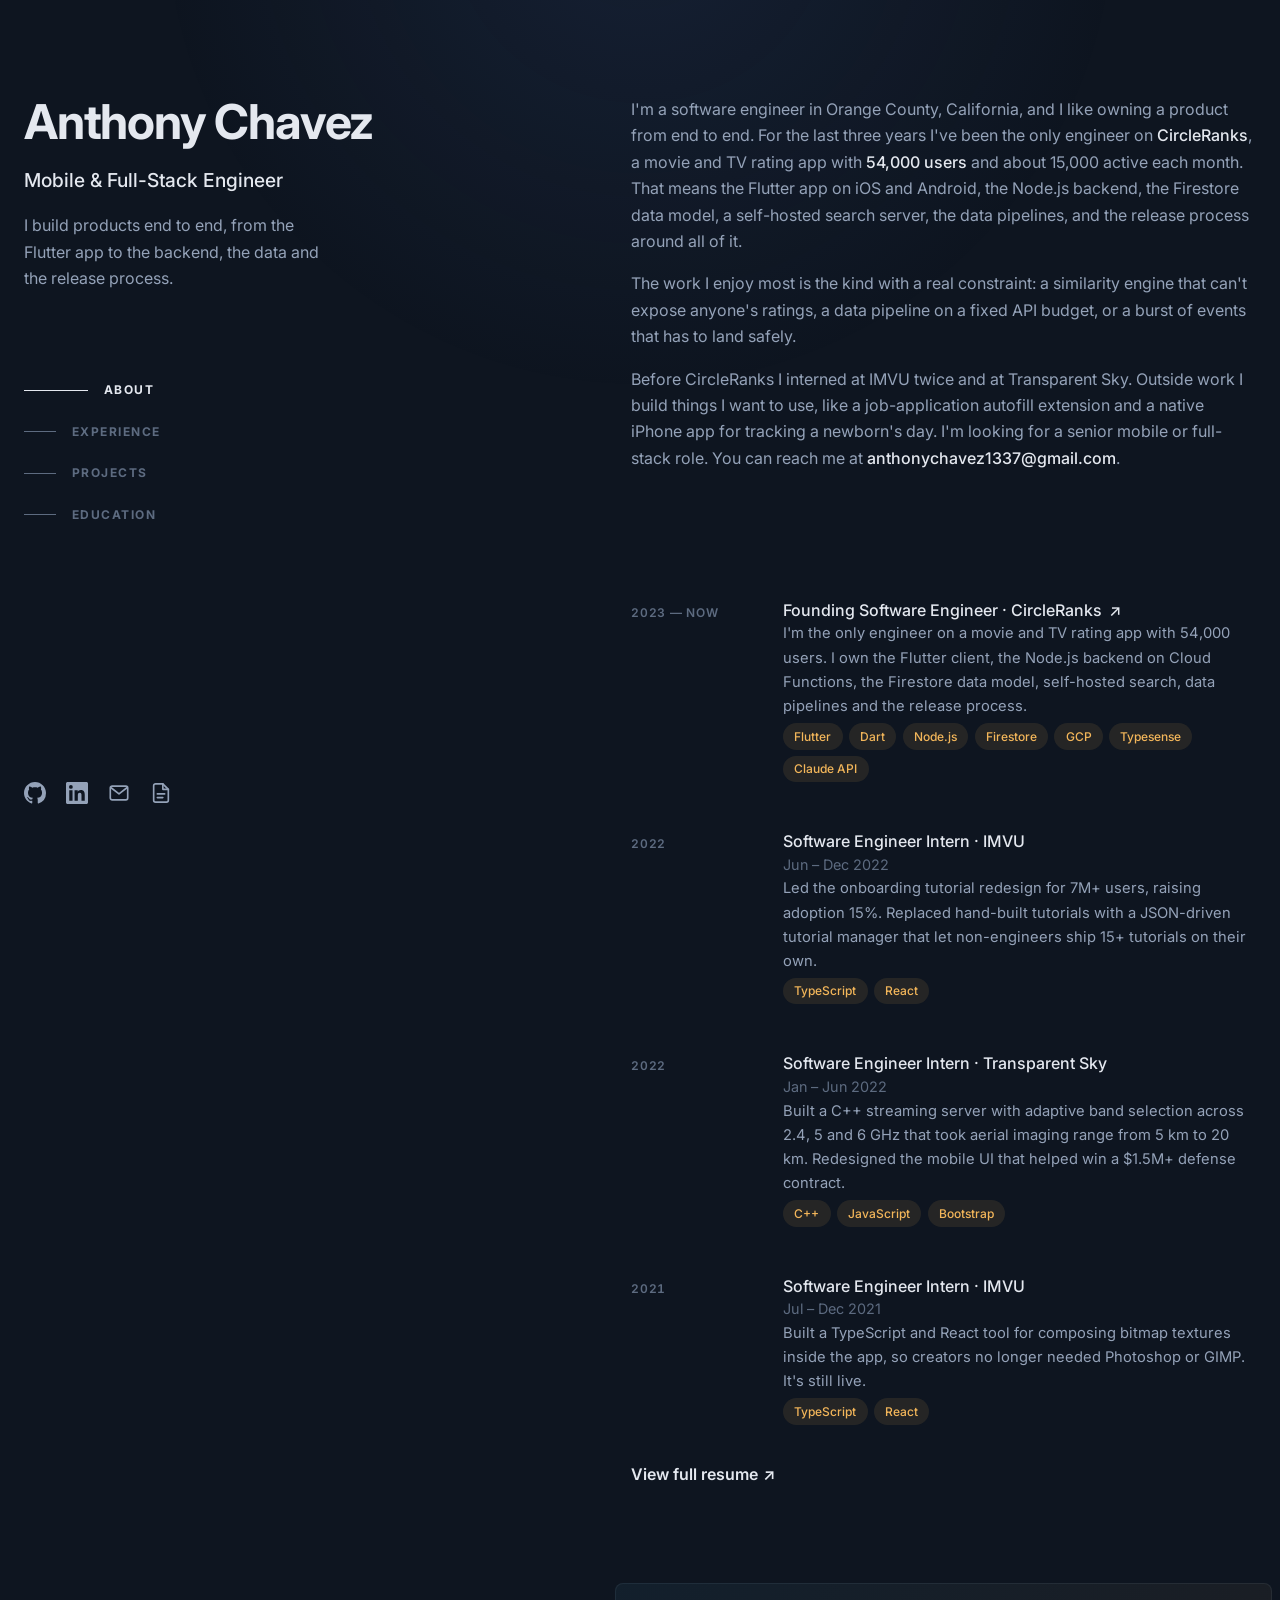
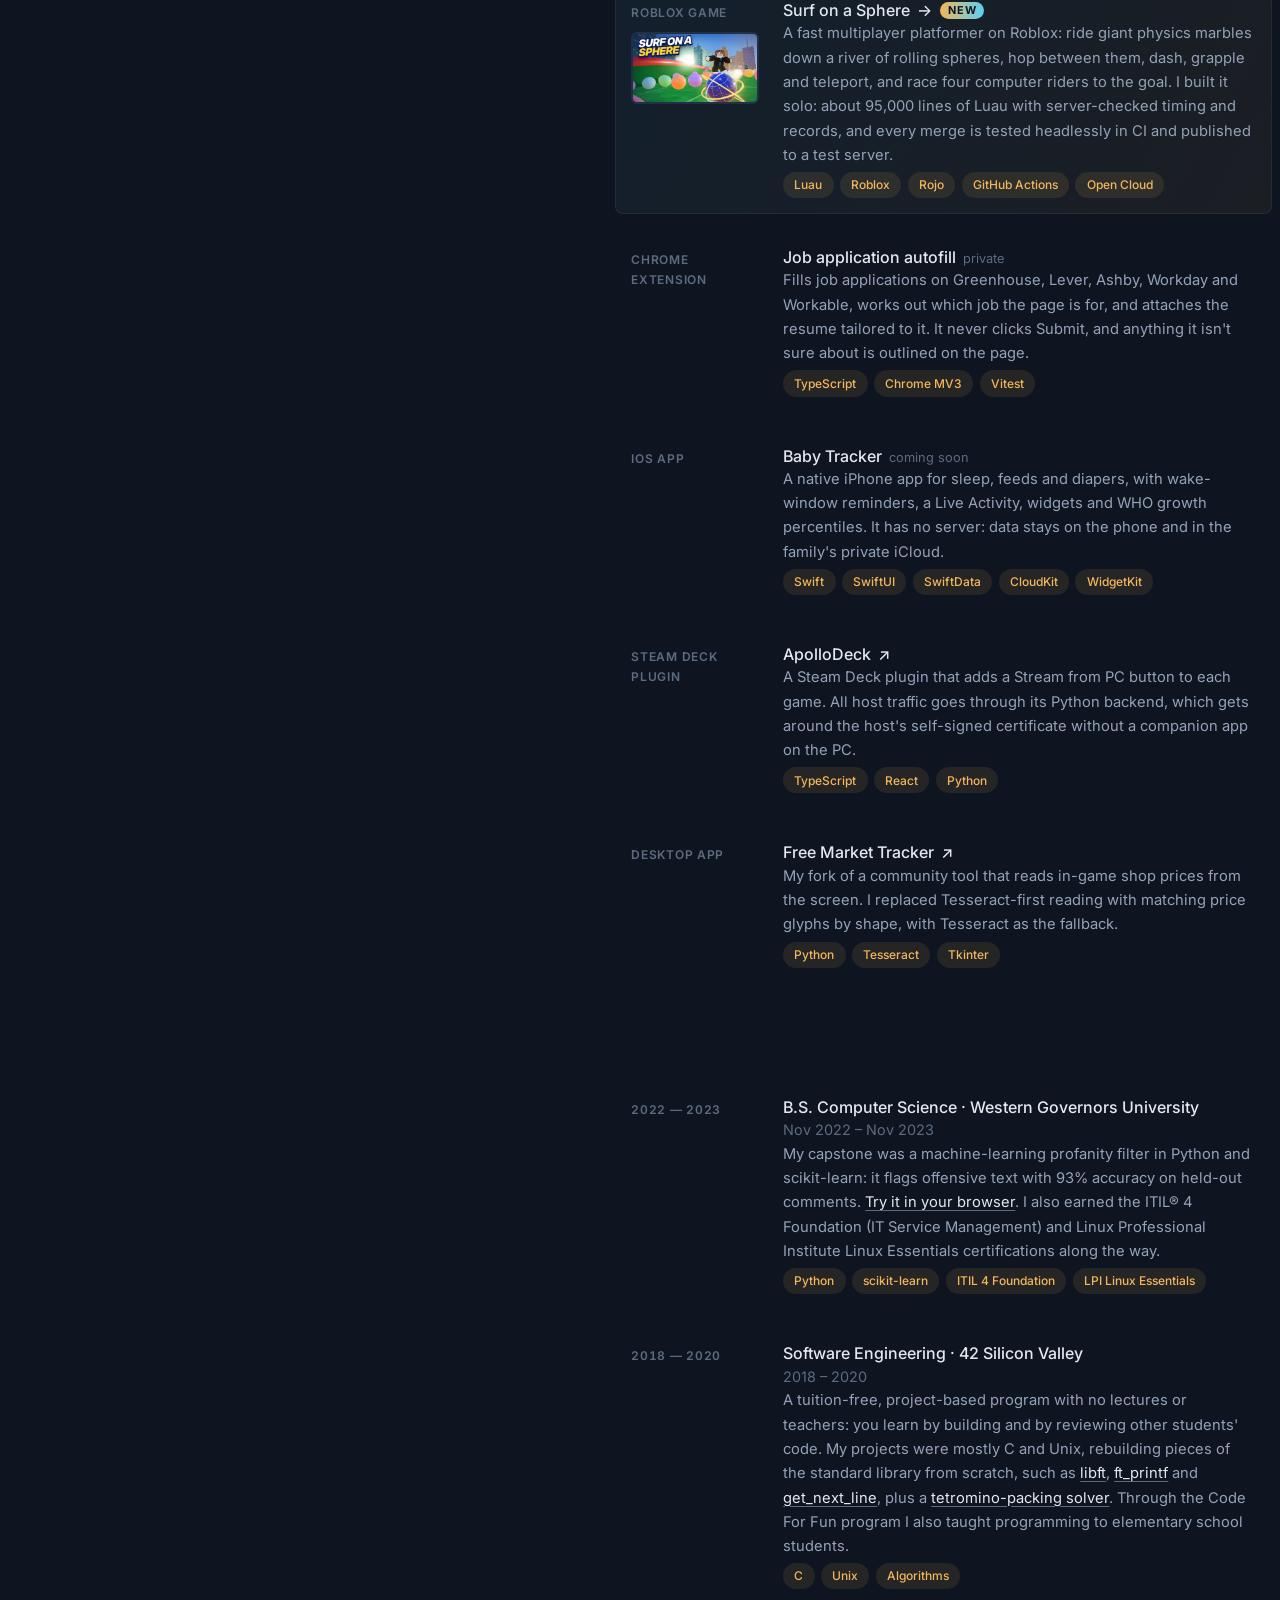
==== index.html @ 56e312e2 "Education: link a runnable in-browser demo of the WGU capstone The capstone's naive Bayes model is r" ====
<!doctype html>
<html lang="en">
<head>
<meta charset="utf-8">
<meta name="viewport" content="width=device-width, initial-scale=1, viewport-fit=cover">
<meta name="theme-color" content="#0e1520">
<title>Anthony Chavez</title>
<meta name="description" content="Anthony Chavez, mobile and full-stack software engineer: Flutter, TypeScript, Node.js, Firebase and GCP.">
<link rel="stylesheet" href="https://fonts.googleapis.com/css2?family=Inter:wght@400;500;600;700&display=swap">
<link rel="stylesheet" href="style.css">
</head>
<body>
<div class="spot" aria-hidden="true"></div>
<button class="menu-btn" type="button" aria-label="Open menu" aria-expanded="false" aria-controls="mnav"><i></i><i></i><i></i></button>
<nav class="mnav" id="mnav" aria-label="Menu"><a href="#about"><small>01</small>About</a><a href="#experience"><small>02</small>Experience</a><a href="#projects"><small>03</small>Projects</a><a href="#education"><small>04</small>Education</a><a href="resume/Anthony_Chavez_Resume.pdf" target="_blank" rel="noopener"><small>05</small>Resume ↗</a>
  <div class="social"><a href="https://github.com/ant-codez" target="_blank" rel="noopener" aria-label="GitHub"><svg viewBox="0 0 16 16" fill="currentColor" aria-hidden="true"><path d="M8 0C3.58 0 0 3.58 0 8c0 3.54 2.29 6.53 5.47 7.59.4.07.55-.17.55-.38 0-.19-.01-.82-.01-1.49-2.01.37-2.53-.49-2.69-.94-.09-.23-.48-.94-.82-1.13-.28-.15-.68-.52-.01-.53.63-.01 1.08.58 1.23.82.72 1.21 1.87.87 2.33.66.07-.52.28-.87.51-1.07-1.78-.2-3.64-.89-3.64-3.95 0-.87.31-1.59.82-2.15-.08-.2-.36-1.02.08-2.12 0 0 .67-.21 2.2.82.64-.18 1.32-.27 2-.27.68 0 1.36.09 2 .27 1.53-1.04 2.2-.82 2.2-.82.44 1.1.16 1.92.08 2.12.51.56.82 1.27.82 2.15 0 3.07-1.87 3.75-3.65 3.95.29.25.54.73.54 1.48 0 1.07-.01 1.93-.01 2.2 0 .21.15.46.55.38A8.013 8.013 0 0016 8c0-4.42-3.58-8-8-8z"/></svg></a><a href="https://www.linkedin.com/in/anthony-chavezdev" target="_blank" rel="noopener" aria-label="LinkedIn"><svg viewBox="0 0 24 24" fill="currentColor" aria-hidden="true"><path d="M20.45 20.45h-3.55v-5.57c0-1.33-.02-3.04-1.85-3.04-1.85 0-2.14 1.45-2.14 2.94v5.67H9.35V9h3.41v1.56h.05c.48-.9 1.64-1.85 3.37-1.85 3.6 0 4.27 2.37 4.27 5.46v6.28zM5.34 7.43a2.06 2.06 0 110-4.12 2.06 2.06 0 010 4.12zM7.12 20.45H3.56V9h3.56v11.45zM22.22 0H1.77C.79 0 0 .77 0 1.73v20.54C0 23.23.79 24 1.77 24h20.45c.98 0 1.78-.77 1.78-1.73V1.73C24 .77 23.2 0 22.22 0z"/></svg></a><a href="mailto:anthonychavez1337@gmail.com" aria-label="Email"><svg viewBox="0 0 24 24" fill="none" stroke="currentColor" stroke-width="1.8" stroke-linecap="round" stroke-linejoin="round" aria-hidden="true"><rect x="2.5" y="4.5" width="19" height="15" rx="2"/><path d="M3 6l9 7 9-7"/></svg></a><a href="resume/Anthony_Chavez_Resume.pdf" target="_blank" rel="noopener" aria-label="Resume (PDF)"><svg viewBox="0 0 24 24" fill="none" stroke="currentColor" stroke-width="1.8" stroke-linecap="round" stroke-linejoin="round" aria-hidden="true"><path d="M14 2H6a2 2 0 00-2 2v16a2 2 0 002 2h12a2 2 0 002-2V8z"/><path d="M14 2v6h6M8 13h8M8 17h6"/></svg></a></div>
</nav>
<div class="page"><div class="layout">
  <header class="side">
    <div>
      <h1><a href="mailto:anthonychavez1337@gmail.com" title="Email Anthony">Anthony Chavez</a></h1>
    </div>
    <p class="role">Mobile &amp; Full-Stack Engineer</p>
    <p class="tag">I build products end to end, from the Flutter app to the backend, the data and the release process.</p>
    <nav class="sections" aria-label="Sections">
      <a href="#about">About</a><a href="#experience">Experience</a><a href="#projects">Projects</a><a href="#education">Education</a>
    </nav>
    <div class="grow"></div>
    <div class="social"><a href="https://github.com/ant-codez" target="_blank" rel="noopener" aria-label="GitHub"><svg viewBox="0 0 16 16" fill="currentColor" aria-hidden="true"><path d="M8 0C3.58 0 0 3.58 0 8c0 3.54 2.29 6.53 5.47 7.59.4.07.55-.17.55-.38 0-.19-.01-.82-.01-1.49-2.01.37-2.53-.49-2.69-.94-.09-.23-.48-.94-.82-1.13-.28-.15-.68-.52-.01-.53.63-.01 1.08.58 1.23.82.72 1.21 1.87.87 2.33.66.07-.52.28-.87.51-1.07-1.78-.2-3.64-.89-3.64-3.95 0-.87.31-1.59.82-2.15-.08-.2-.36-1.02.08-2.12 0 0 .67-.21 2.2.82.64-.18 1.32-.27 2-.27.68 0 1.36.09 2 .27 1.53-1.04 2.2-.82 2.2-.82.44 1.1.16 1.92.08 2.12.51.56.82 1.27.82 2.15 0 3.07-1.87 3.75-3.65 3.95.29.25.54.73.54 1.48 0 1.07-.01 1.93-.01 2.2 0 .21.15.46.55.38A8.013 8.013 0 0016 8c0-4.42-3.58-8-8-8z"/></svg></a><a href="https://www.linkedin.com/in/anthony-chavezdev" target="_blank" rel="noopener" aria-label="LinkedIn"><svg viewBox="0 0 24 24" fill="currentColor" aria-hidden="true"><path d="M20.45 20.45h-3.55v-5.57c0-1.33-.02-3.04-1.85-3.04-1.85 0-2.14 1.45-2.14 2.94v5.67H9.35V9h3.41v1.56h.05c.48-.9 1.64-1.85 3.37-1.85 3.6 0 4.27 2.37 4.27 5.46v6.28zM5.34 7.43a2.06 2.06 0 110-4.12 2.06 2.06 0 010 4.12zM7.12 20.45H3.56V9h3.56v11.45zM22.22 0H1.77C.79 0 0 .77 0 1.73v20.54C0 23.23.79 24 1.77 24h20.45c.98 0 1.78-.77 1.78-1.73V1.73C24 .77 23.2 0 22.22 0z"/></svg></a><a href="mailto:anthonychavez1337@gmail.com" aria-label="Email"><svg viewBox="0 0 24 24" fill="none" stroke="currentColor" stroke-width="1.8" stroke-linecap="round" stroke-linejoin="round" aria-hidden="true"><rect x="2.5" y="4.5" width="19" height="15" rx="2"/><path d="M3 6l9 7 9-7"/></svg></a><a href="resume/Anthony_Chavez_Resume.pdf" target="_blank" rel="noopener" aria-label="Resume (PDF)"><svg viewBox="0 0 24 24" fill="none" stroke="currentColor" stroke-width="1.8" stroke-linecap="round" stroke-linejoin="round" aria-hidden="true"><path d="M14 2H6a2 2 0 00-2 2v16a2 2 0 002 2h12a2 2 0 002-2V8z"/><path d="M14 2v6h6M8 13h8M8 17h6"/></svg></a></div>
  </header>

  <main>
    <section id="about" class="about" aria-label="About">
      <h2 class="sticky-h">About</h2>
      <div>
        <p>I'm a software engineer in Orange County, California, and I like owning a product from end to end. For the last three years I've been the only engineer on <a href="https://apps.apple.com/us/app/circleranks/id6480323927" target="_blank" rel="noopener">CircleRanks</a>, a movie and TV rating app with <b>54,000 users</b> and about 15,000 active each month. That means the Flutter app on iOS and Android, the Node.js backend, the Firestore data model, a self-hosted search server, the data pipelines, and the release process around all of it.</p>
        <p>The work I enjoy most is the kind with a real constraint: a similarity engine that can't expose anyone's ratings, a data pipeline on a fixed API budget, or a burst of events that has to land safely.</p>
        <p>Before CircleRanks I interned at IMVU twice and at Transparent Sky. Outside work I build things I want to use, like a job-application autofill extension and a native iPhone app for tracking a newborn's day. I'm looking for a senior mobile or full-stack role. You can reach me at <a class="email" href="mailto:anthonychavez1337@gmail.com">anthonychavez1337@gmail.com</a>.</p>
      </div>
    </section>

    <section id="experience" aria-label="Experience">
      <h2 class="sticky-h">Experience</h2>
      <ol class="list">
<li class="item"><div class="when">2023 — Now</div><div><h3><a href="https://apps.apple.com/us/app/circleranks/id6480323927" target="_blank" rel="noopener">Founding Software Engineer · CircleRanks <span class="arrow">↗</span></a></h3><p>I'm the only engineer on a movie and TV rating app with 54,000 users. I own the Flutter client, the Node.js backend on Cloud Functions, the Firestore data model, self-hosted search, data pipelines and the release process.</p><div class="pills"><span>Flutter</span><span>Dart</span><span>Node.js</span><span>Firestore</span><span>GCP</span><span>Typesense</span><span>Claude API</span></div></div></li>
<li class="item"><div class="when">2022</div><div><h3>Software Engineer Intern · IMVU</h3><div class="sub">Jun – Dec 2022</div><p>Led the onboarding tutorial redesign for 7M+ users, raising adoption 15%. Replaced hand-built tutorials with a JSON-driven tutorial manager that let non-engineers ship 15+ tutorials on their own.</p><div class="pills"><span>TypeScript</span><span>React</span></div></div></li>
<li class="item"><div class="when">2022</div><div><h3>Software Engineer Intern · Transparent Sky</h3><div class="sub">Jan – Jun 2022</div><p>Built a C++ streaming server with adaptive band selection across 2.4, 5 and 6 GHz that took aerial imaging range from 5 km to 20 km. Redesigned the mobile UI that helped win a $1.5M+ defense contract.</p><div class="pills"><span>C++</span><span>JavaScript</span><span>Bootstrap</span></div></div></li>
<li class="item"><div class="when">2021</div><div><h3>Software Engineer Intern · IMVU</h3><div class="sub">Jul – Dec 2021</div><p>Built a TypeScript and React tool for composing bitmap textures inside the app, so creators no longer needed Photoshop or GIMP. It's still live.</p><div class="pills"><span>TypeScript</span><span>React</span></div></div></li>
      </ol>
      <a class="more" href="resume/Anthony_Chavez_Resume.pdf" target="_blank" rel="noopener">View full resume <span>↗</span></a>
    </section>

    <section id="projects" aria-label="Projects">
      <h2 class="sticky-h">Projects</h2>
      <ol class="list">
<li class="item feature"><div class="when">Roblox game<img class="thumb" src="surf-on-a-sphere/art/art-1.jpg" alt="" loading="lazy" width="384" height="216"></div><div><h3><a href="surf-on-a-sphere/index.html">Surf on a Sphere <span class="arrow">→</span></a><span class="new">New</span></h3><p>A fast multiplayer platformer on Roblox: ride giant physics marbles down a river of rolling spheres, hop between them, dash, grapple and teleport, and race four computer riders to the goal. I built it solo: about 95,000 lines of Luau with server-checked timing and records, and every merge is tested headlessly in CI and published to a test server.</p><div class="pills"><span>Luau</span><span>Roblox</span><span>Rojo</span><span>GitHub Actions</span><span>Open Cloud</span></div></div></li>
<li class="item"><div class="when">Chrome extension</div><div><h3>Job application autofill<span class="nolink">private</span></h3><p>Fills job applications on Greenhouse, Lever, Ashby, Workday and Workable, works out which job the page is for, and attaches the resume tailored to it. It never clicks Submit, and anything it isn't sure about is outlined on the page.</p><div class="pills"><span>TypeScript</span><span>Chrome MV3</span><span>Vitest</span></div></div></li>
<li class="item"><div class="when">iOS app</div><div><h3>Baby Tracker<span class="nolink">coming soon</span></h3><p>A native iPhone app for sleep, feeds and diapers, with wake-window reminders, a Live Activity, widgets and WHO growth percentiles. It has no server: data stays on the phone and in the family's private iCloud.</p><div class="pills"><span>Swift</span><span>SwiftUI</span><span>SwiftData</span><span>CloudKit</span><span>WidgetKit</span></div></div></li>
<li class="item"><div class="when">Steam Deck plugin</div><div><h3><a href="https://github.com/ant-codez/apollodeck" target="_blank" rel="noopener">ApolloDeck <span class="arrow">↗</span></a></h3><p>A Steam Deck plugin that adds a Stream from PC button to each game. All host traffic goes through its Python backend, which gets around the host's self-signed certificate without a companion app on the PC.</p><div class="pills"><span>TypeScript</span><span>React</span><span>Python</span></div></div></li>
<li class="item"><div class="when">Desktop app</div><div><h3><a href="https://github.com/ant-codez/Bankers-Maplestory-Free-Market-Tracker" target="_blank" rel="noopener">Free Market Tracker <span class="arrow">↗</span></a></h3><p>My fork of a community tool that reads in-game shop prices from the screen. I replaced Tesseract-first reading with matching price glyphs by shape, with Tesseract as the fallback.</p><div class="pills"><span>Python</span><span>Tesseract</span><span>Tkinter</span></div></div></li>
      </ol>
    </section>

    <section id="education" aria-label="Education">
      <h2 class="sticky-h">Education</h2>
      <ol class="list">
<li class="item"><div class="when">2022 — 2023</div><div><h3>B.S. Computer Science · Western Governors University</h3><div class="sub">Nov 2022 – Nov 2023</div><p>My capstone was a machine-learning profanity filter in Python and scikit-learn: it flags offensive text with 93% accuracy on held-out comments. <a href="c964/index.html">Try it in your browser</a>. I also earned the ITIL® 4 Foundation (IT Service Management) and Linux Professional Institute Linux Essentials certifications along the way.</p><div class="pills"><span>Python</span><span>scikit-learn</span><span>ITIL 4 Foundation</span><span>LPI Linux Essentials</span></div></div></li>
<li class="item"><div class="when">2018 — 2020</div><div><h3>Software Engineering · 42 Silicon Valley</h3><div class="sub">2018 – 2020</div><p>A tuition-free, project-based program with no lectures or teachers: you learn by building and by reviewing other students' code. My projects were mostly C and Unix, rebuilding pieces of the standard library from scratch, such as <a href="https://github.com/ant-codez/libft.h" target="_blank" rel="noopener">libft</a>, <a href="https://github.com/ant-codez/ft_printf" target="_blank" rel="noopener">ft_printf</a> and <a href="https://github.com/ant-codez/get_next_line" target="_blank" rel="noopener">get_next_line</a>, plus a <a href="https://github.com/ant-codez/fillit" target="_blank" rel="noopener">tetromino-packing solver</a>. Through the Code For Fun program I also taught programming to elementary school students.</p><div class="pills"><span>C</span><span>Unix</span><span>Algorithms</span></div></div></li>
      </ol>
    </section>

  </main>
</div></div>
<script>
(function () {
  var reduce = matchMedia('(prefers-reduced-motion: reduce)').matches;
  var spot = document.querySelector('.spot');
  if (spot && !reduce) {
    addEventListener('pointermove', function (e) {
      spot.style.setProperty('--x', e.clientX + 'px');
      spot.style.setProperty('--y', e.clientY + 'px');
    }, { passive: true });
  }

  // Mobile menu
  var btn = document.querySelector('.menu-btn'), mnav = document.getElementById('mnav');
  function setMenu(open) {
    if (!btn) return;
    btn.setAttribute('aria-expanded', open ? 'true' : 'false');
    btn.setAttribute('aria-label', open ? 'Close menu' : 'Open menu');
    mnav.classList.toggle('open', open);
    document.body.classList.toggle('menu-open', open);
    if (open) { var f = mnav.querySelector('a'); if (f) f.focus({ preventScroll: true }); }
  }
  if (btn) {
    btn.addEventListener('click', function () { setMenu(btn.getAttribute('aria-expanded') !== 'true'); });
    mnav.addEventListener('click', function (e) { if (e.target.closest('a')) setMenu(false); });
    addEventListener('keydown', function (e) { if (e.key === 'Escape' && mnav.classList.contains('open')) { setMenu(false); btn.focus(); } });
    matchMedia('(min-width: 1024px)').addEventListener('change', function (m) { if (m.matches) setMenu(false); });
  }

  // Sidebar: highlight the section in view
  var links = document.querySelectorAll('nav.sections a');
  if (links.length && 'IntersectionObserver' in window) {
    var byId = {};
    links.forEach(function (a) { byId[a.getAttribute('href').slice(1)] = a; });
    var io = new IntersectionObserver(function (entries) {
      entries.forEach(function (en) {
        if (en.isIntersecting) {
          links.forEach(function (a) { a.classList.remove('on'); });
          var a = byId[en.target.id]; if (a) a.classList.add('on');
        }
      });
    }, { rootMargin: '-30% 0px -60% 0px' });
    Object.keys(byId).forEach(function (id) { var s = document.getElementById(id); if (s) io.observe(s); });
  }

  // Game page: reveal on scroll, count-up stats
  var rev = document.querySelectorAll('.reveal');
  if (rev.length) {
    if (reduce || !('IntersectionObserver' in window)) rev.forEach(function (el) { el.classList.add('in'); });
    else {
      var ro = new IntersectionObserver(function (entries) {
        entries.forEach(function (en) { if (en.isIntersecting) { en.target.classList.add('in'); ro.unobserve(en.target); } });
      }, { rootMargin: '0px 0px -8% 0px' });
      rev.forEach(function (el) { ro.observe(el); });
    }
  }
  var nums = document.querySelectorAll('[data-count]');
  if (nums.length && !reduce && 'IntersectionObserver' in window) {
    var co = new IntersectionObserver(function (entries) {
      entries.forEach(function (en) {
        if (!en.isIntersecting) return;
        co.unobserve(en.target);
        var el = en.target, to = +el.dataset.count, suf = el.dataset.suffix || '', t0 = performance.now();
        (function tick(t) {
          var k = Math.min(1, (t - t0) / 1400), v = Math.round(to * (1 - Math.pow(1 - k, 3)));
          el.textContent = v.toLocaleString('en-US') + suf;
          if (k < 1) requestAnimationFrame(tick);
        })(t0);
      });
    });
    nums.forEach(function (el) { co.observe(el); });
  }

  // Game page: lightbox
  var shots = Array.prototype.slice.call(document.querySelectorAll('.shot'));
  var lb = document.querySelector('.lightbox');
  if (shots.length && lb) {
    var img = lb.querySelector('img'), cap = lb.querySelector('figcaption'), idx = 0, last = null;
    function show(i) {
      idx = (i + shots.length) % shots.length;
      var s = shots[idx];
      img.src = s.dataset.full; img.alt = s.dataset.cap || '';
      cap.innerHTML = '';
      cap.appendChild(document.createTextNode(s.dataset.cap || ''));
      var n = document.createElement('span'); n.textContent = (idx + 1) + ' / ' + shots.length; cap.appendChild(n);
    }
    function open(i) { last = document.activeElement; show(i); lb.classList.add('open'); lb.setAttribute('aria-hidden', 'false'); document.body.classList.add('menu-open'); lb.querySelector('.lb-close').focus(); }
    function close() { lb.classList.remove('open'); lb.setAttribute('aria-hidden', 'true'); document.body.classList.remove('menu-open'); if (last) last.focus(); }
    shots.forEach(function (s, i) { s.addEventListener('click', function () { open(i); }); });
    lb.querySelector('.lb-close').addEventListener('click', close);
    lb.querySelector('.lb-prev').addEventListener('click', function () { show(idx - 1); });
    lb.querySelector('.lb-next').addEventListener('click', function () { show(idx + 1); });
    lb.addEventListener('click', function (e) { if (e.target === lb) close(); });
    addEventListener('keydown', function (e) {
      if (!lb.classList.contains('open')) return;
      if (e.key === 'Escape') close();
      else if (e.key === 'ArrowLeft') show(idx - 1);
      else if (e.key === 'ArrowRight') show(idx + 1);
    });
    var x0 = null;
    lb.addEventListener('touchstart', function (e) { x0 = e.touches[0].clientX; }, { passive: true });
    lb.addEventListener('touchend', function (e) {
      if (x0 === null) return; var dx = e.changedTouches[0].clientX - x0; x0 = null;
      if (Math.abs(dx) > 50) show(idx + (dx < 0 ? 1 : -1));
    });
  }
})();
</script>
</body>
</html>
---- style.css ----
/* Layout: two columns on desktop. The left column (name, role, section nav, social links) stays pinned while the right column scrolls.
   One column on phones. Deliberately single-theme (dark), so colors are set explicitly. */
:root {
  --bg: #0e1520; --bg-hi: #17243a; --fg: #e4e8ef; --text: #94a2b8; --dim: #5d6b80; --line: #223047;
  --accent: #f3b65a; --accent-bg: rgba(243, 182, 90, .1); --card-hover: rgba(148, 162, 184, .06);
  --sans: "Inter", system-ui, -apple-system, "Segoe UI", sans-serif;
  color-scheme: dark;
}
* { box-sizing: border-box; }
html { scroll-behavior: smooth; -webkit-text-size-adjust: 100%; }
@media (prefers-reduced-motion: reduce) { html { scroll-behavior: auto; } }
body { margin: 0; background: var(--bg); color: var(--text); font-family: var(--sans); font-size: 16px; line-height: 1.65; -webkit-font-smoothing: antialiased; }
body::selection, ::selection { background: var(--accent); color: var(--bg); }
.spot { pointer-events: none; position: fixed; inset: 0; z-index: 0; background: radial-gradient(600px at var(--x, 50%) var(--y, -10%), rgba(60, 90, 150, .16), transparent 80%); }
a { color: var(--fg); text-decoration: none; }
a:hover { color: var(--accent); }
:focus-visible { outline: 2px solid var(--accent); outline-offset: 3px; border-radius: 4px; }
.page { position: relative; z-index: 1; max-width: 80rem; margin: 0 auto;
  padding-left: max(24px, env(safe-area-inset-left, 0px)); padding-right: max(24px, env(safe-area-inset-right, 0px)); }
.layout { display: grid; grid-template-columns: 1fr; gap: 1rem; }
header.side { padding-block: 3.5rem 1rem; display: grid; gap: 1rem; align-content: start; }
h1 { margin: 0; color: var(--fg); font-size: clamp(2.4rem, 6vw, 3rem); font-weight: 700; letter-spacing: -0.025em; line-height: 1.1; }
.role { margin: 0; color: var(--fg); font-size: 1.2rem; font-weight: 500; }
.tag { margin: 0; max-width: 20rem; }
nav.sections { display: none; }
.social { display: flex; gap: 1.25rem; align-items: center; margin-top: .5rem; }
.social a { color: var(--text); display: inline-flex; }
.social a:hover { color: var(--fg); }
.social svg { width: 22px; height: 22px; }
main { padding-block: 1rem 5rem; display: grid; gap: 5rem; }
section { display: grid; gap: 1.25rem; scroll-margin-top: 1.5rem; }
.sticky-h { margin: 0; padding: 0; color: var(--fg); font-size: .8rem; font-weight: 700; letter-spacing: .12em; text-transform: uppercase; }
.about p { margin: 0 0 1rem; }
.about b, .about a { color: var(--fg); font-weight: 500; }
.about a:hover { color: var(--accent); }
.email { color: var(--fg); user-select: all; }

ol.list { list-style: none; margin: 0; padding: 0; display: grid; gap: 1rem; }
.item { position: relative; display: grid; grid-template-columns: 1fr; gap: .4rem 1.5rem; padding: 1rem; margin: 0 -1rem; border-radius: 8px; transition: background-color .15s; }
.item:hover { background: var(--card-hover); box-shadow: inset 0 1px 0 rgba(148, 163, 184, .08); }
.item .when { font-size: .75rem; font-weight: 600; letter-spacing: .06em; text-transform: uppercase; color: var(--dim); padding-top: .25rem; font-variant-numeric: tabular-nums; }
.item h3 { margin: 0; font-size: 1rem; font-weight: 500; color: var(--fg); line-height: 1.4; }
.item h3 a::after { content: ""; position: absolute; inset: 0; border-radius: 8px; }
.item h3 .arrow { display: inline-block; transition: transform .15s; margin-left: .2rem; }
.item:hover h3, .item:hover h3 a { color: var(--accent); }
.item:hover h3 .arrow { transform: translate(2px, -2px); }
.item p { margin: 0; font-size: .92rem; }
.item p a { text-decoration: underline; text-decoration-color: var(--dim); text-underline-offset: 3px; position: relative; z-index: 1; }
.item .sub { color: var(--dim); font-size: .9rem; }
.pills { display: flex; flex-wrap: wrap; gap: .4rem; margin-top: .3rem; }
.pills span { font-size: .75rem; font-weight: 500; color: var(--accent); background: var(--accent-bg); padding: .2rem .7rem; border-radius: 999px; }
.more { font-weight: 600; color: var(--fg); display: inline-flex; gap: .3rem; }
.more:hover { color: var(--accent); }
.nolink { color: var(--dim); font-size: .8rem; font-weight: 400; margin-left: .4rem; }
footer { color: var(--dim); font-size: .85rem; max-width: 28rem; }
footer a { color: var(--text); }

@media (min-width: 1024px) {
  .layout { grid-template-columns: minmax(0, 1fr) minmax(0, 1.15fr); gap: 4rem; }
  header.side { position: sticky; top: 0; height: 100vh; padding-block: 6rem; display: flex; flex-direction: column; }
  header.side .grow { flex: 1; }
  nav.sections { display: grid; gap: .25rem; margin-top: 4rem; }
  nav.sections a { display: flex; align-items: center; gap: 1rem; padding: .55rem 0; font-size: .75rem; font-weight: 700; letter-spacing: .12em; text-transform: uppercase; color: var(--dim); }
  nav.sections a::before { content: ""; width: 2rem; height: 1px; background: var(--dim); transition: width .15s, background-color .15s; }
  nav.sections a:hover, nav.sections a.on { color: var(--fg); }
  nav.sections a:hover::before, nav.sections a.on::before { width: 4rem; background: var(--fg); }
  main { padding-block: 6rem; gap: 6rem; }
  .sticky-h { position: absolute; width: 1px; height: 1px; overflow: hidden; clip: rect(0 0 0 0); }
  .item { grid-template-columns: 8rem minmax(0, 1fr); }
  ol.list:hover .item { opacity: .55; transition: opacity .15s; }
  ol.list:hover .item:hover { opacity: 1; }
}

/* Mobile menu: a fixed hamburger button opens a full-screen list of the sections. Hidden on desktop, where the sidebar nav shows. */
.menu-btn { position: fixed; z-index: 30; top: max(12px, env(safe-area-inset-top, 0px)); right: max(16px, env(safe-area-inset-right, 0px));
  width: 46px; height: 46px; display: grid; place-items: center; padding: 0; border: 1px solid var(--line); border-radius: 12px;
  background: rgba(14, 21, 32, .82); backdrop-filter: blur(10px); -webkit-backdrop-filter: blur(10px); color: var(--fg); cursor: pointer; }
.menu-btn i { position: absolute; left: 13px; width: 20px; height: 2px; border-radius: 2px; background: currentColor; transition: transform .25s, opacity .2s; }
.menu-btn i:nth-child(1) { transform: translateY(-6px); }
.menu-btn i:nth-child(3) { transform: translateY(6px); }
.menu-btn[aria-expanded="true"] i:nth-child(1) { transform: rotate(45deg); }
.menu-btn[aria-expanded="true"] i:nth-child(2) { opacity: 0; }
.menu-btn[aria-expanded="true"] i:nth-child(3) { transform: rotate(-45deg); }
.mnav { position: fixed; inset: 0; z-index: 25; display: flex; flex-direction: column; justify-content: center; gap: .25rem;
  padding: 5rem max(28px, env(safe-area-inset-left, 0px)) 3rem; background: rgba(9, 14, 22, .97); backdrop-filter: blur(12px); -webkit-backdrop-filter: blur(12px);
  opacity: 0; visibility: hidden; transition: opacity .25s, visibility .25s; }
.mnav.open { opacity: 1; visibility: visible; }
.mnav a { display: flex; align-items: baseline; gap: 1rem; padding: .55rem 0; color: var(--fg); font-size: clamp(1.8rem, 8vw, 2.6rem); font-weight: 700; letter-spacing: -.02em;
  opacity: 0; transform: translateY(14px); transition: opacity .3s, transform .3s, color .15s; }
.mnav a small { color: var(--accent); font-size: .85rem; font-weight: 600; font-variant-numeric: tabular-nums; }
.mnav a:hover { color: var(--accent); }
.mnav.open a { opacity: 1; transform: none; }
.mnav.open a:nth-child(2) { transition-delay: .04s; } .mnav.open a:nth-child(3) { transition-delay: .08s; }
.mnav.open a:nth-child(4) { transition-delay: .12s; } .mnav.open a:nth-child(5) { transition-delay: .16s; } .mnav.open a:nth-child(6) { transition-delay: .2s; }
.mnav .social { margin-top: 2rem; }
body.menu-open { overflow: hidden; }
@media (min-width: 1024px) { .menu-btn, .mnav { display: none; } }
@media (prefers-reduced-motion: reduce) { .mnav a, .menu-btn i { transition: none; } }

/* Project thumbnail (Surf on a Sphere) */
.item .thumb { display: block; width: 100%; height: auto; max-width: 12rem; aspect-ratio: 16 / 9; object-fit: cover; border-radius: 6px; border: 2px solid var(--line); margin-top: .5rem; transition: border-color .15s, transform .2s; }
.item:hover .thumb { border-color: rgba(243, 182, 90, .55); }
.item .when .thumb { margin-top: .6rem; }
.item.feature { background: linear-gradient(120deg, rgba(90, 209, 243, .06), rgba(243, 182, 90, .06)); box-shadow: inset 0 0 0 1px rgba(148, 163, 184, .1); }
.new { display: inline-block; margin-left: .5rem; padding: .05rem .5rem; border-radius: 999px; font-size: .68rem; font-weight: 700; letter-spacing: .06em; text-transform: uppercase;
  color: var(--bg); background: linear-gradient(90deg, var(--accent), #5ad1f3); vertical-align: 2px; }

/* Surf on a Sphere page */
.sos { --sky: #5ad1f3; --pink: #f37ab4; position: relative; z-index: 1; overflow-x: clip; }
.sos .top { position: absolute; z-index: 5; top: 0; left: 0; right: 0; padding: max(18px, env(safe-area-inset-top, 0px)) max(24px, env(safe-area-inset-left, 0px)); }
.sos .top a { color: var(--fg); font-weight: 600; font-size: .95rem; text-shadow: 0 1px 8px rgba(0, 0, 0, .6); }
.sos .top a:hover { color: var(--accent); }
.hero { position: relative; min-height: min(100svh, 56rem); display: grid; align-items: end; padding: 7rem max(24px, env(safe-area-inset-left, 0px)) 4rem; isolation: isolate; overflow: hidden; }
.hero .bg { position: absolute; inset: 0; z-index: -2; background-size: cover; background-position: center; animation: kenburns 24s ease-in-out infinite alternate; }
.hero::before { content: ""; position: absolute; inset: 0; z-index: -1;
  background: linear-gradient(180deg, rgba(14, 21, 32, .35) 0%, rgba(14, 21, 32, .55) 45%, var(--bg) 100%), radial-gradient(80% 60% at 20% 100%, rgba(90, 209, 243, .25), transparent 70%); }
@keyframes kenburns { from { transform: scale(1.04) translate(0, 0); } to { transform: scale(1.16) translate(-2%, -2%); } }
.orbs { position: absolute; inset: 0; z-index: -1; pointer-events: none; overflow: hidden; }
.orbs span { position: absolute; border-radius: 50%; background: radial-gradient(circle at 32% 28%, rgba(255, 255, 255, .9), rgba(255, 255, 255, .15) 18%, var(--c) 45%, rgba(0, 0, 0, .55) 100%);
  box-shadow: 0 0 40px var(--c); opacity: .85; animation: roll var(--d) linear infinite; }
@keyframes roll { from { transform: translate(-20vw, var(--y0)) rotate(0); } to { transform: translate(120vw, var(--y1)) rotate(720deg); } }
.hero .inner { max-width: 70rem; width: 100%; margin: 0 auto; display: grid; gap: 1.2rem; }
.kicker { margin: 0; color: var(--sky); font-size: .8rem; font-weight: 700; letter-spacing: .16em; text-transform: uppercase; }
.sos h1 { font-size: clamp(3rem, 11vw, 7.5rem); line-height: .95; letter-spacing: -.045em;
  background: linear-gradient(100deg, #fff 0%, var(--accent) 30%, var(--pink) 50%, var(--sky) 70%, #fff 100%); background-size: 250% 100%;
  -webkit-background-clip: text; background-clip: text; color: transparent; animation: shine 8s linear infinite; filter: drop-shadow(0 4px 24px rgba(0, 0, 0, .45)); }
@keyframes shine { to { background-position: -250% 0; } }
.sos .lead { margin: 0; max-width: 40rem; color: var(--fg); font-size: clamp(1.05rem, 2.4vw, 1.3rem); text-shadow: 0 1px 12px rgba(0, 0, 0, .6); }
.ctas { display: flex; flex-wrap: wrap; gap: .8rem; margin-top: .6rem; }
.btn { display: inline-flex; align-items: center; gap: .5rem; padding: .85rem 1.4rem; border-radius: 999px; font-weight: 700; font-size: 1rem; transition: transform .15s, box-shadow .15s, background-color .15s; }
.btn.primary { color: #10151f; background: linear-gradient(90deg, var(--accent), #ffd889); box-shadow: 0 8px 30px rgba(243, 182, 90, .35); }
.btn.primary:hover { color: #10151f; transform: translateY(-2px); box-shadow: 0 12px 40px rgba(243, 182, 90, .5); }
.btn.ghost { color: var(--fg); border: 1px solid rgba(228, 232, 239, .35); background: rgba(14, 21, 32, .45); backdrop-filter: blur(6px); }
.btn.ghost:hover { color: var(--fg); border-color: var(--sky); transform: translateY(-2px); }
.wrap { max-width: 70rem; margin: 0 auto; padding: 0 max(24px, env(safe-area-inset-left, 0px)); }
.stats { display: grid; grid-template-columns: repeat(2, 1fr); gap: 1px; margin-top: -1rem; border-radius: 16px; overflow: hidden; background: var(--line); border: 1px solid var(--line); }
.stats div { display: grid; gap: .2rem; padding: 1.3rem 1.2rem; background: #111a28; }
.stats b { font-size: clamp(1.6rem, 4vw, 2.3rem); font-weight: 700; color: var(--fg); letter-spacing: -.02em; font-variant-numeric: tabular-nums; }
.stats span { font-size: .85rem; }
.sos h2 { margin: 0 0 1.5rem; color: var(--fg); font-size: clamp(1.6rem, 4vw, 2.4rem); letter-spacing: -.03em; line-height: 1.15; }
.sos h2 em { font-style: normal; color: var(--accent); }
.block { padding-block: 5rem 0; }
.features { display: grid; gap: 1rem; }
.feat { position: relative; padding: 1.5rem; border-radius: 16px; background: linear-gradient(160deg, #142035, #0f1724); border: 1px solid var(--line); overflow: hidden; transition: transform .2s, border-color .2s; }
.feat::after { content: ""; position: absolute; width: 10rem; height: 10rem; right: -4rem; top: -4rem; border-radius: 50%; background: radial-gradient(circle, var(--c, rgba(90, 209, 243, .2)), transparent 70%); }
.feat:hover { transform: translateY(-4px); border-color: rgba(90, 209, 243, .4); }
.feat h3 { margin: 0 0 .4rem; color: var(--fg); font-size: 1.1rem; }
.feat p { margin: 0; font-size: .95rem; }
.feat .ico { font-size: 1.6rem; margin-bottom: .6rem; display: block; }
.gallery { display: grid; grid-template-columns: 1fr; gap: .8rem; }
.shot { position: relative; padding: 0; border: 0; border-radius: 12px; overflow: hidden; cursor: zoom-in; background: #111a28; aspect-ratio: 16 / 9; display: block; width: 100%; }
.shot img { width: 100%; height: 100%; object-fit: cover; display: block; transition: transform .5s cubic-bezier(.2, .7, .2, 1), filter .3s; }
.shot::after { content: ""; position: absolute; inset: 0; border-radius: 12px; box-shadow: inset 0 0 0 1px rgba(255, 255, 255, .08); transition: box-shadow .2s; }
.shot:hover img { transform: scale(1.06); filter: saturate(1.15); }
.shot:hover::after { box-shadow: inset 0 0 0 2px var(--accent); }
.shot figcaption { position: absolute; left: 0; right: 0; bottom: 0; padding: 2rem 1rem .8rem; text-align: left; color: var(--fg); font-size: .9rem; font-weight: 500;
  background: linear-gradient(transparent, rgba(0, 0, 0, .7)); opacity: 0; transform: translateY(6px); transition: opacity .2s, transform .2s; }
.shot:hover figcaption, .shot:focus-visible figcaption { opacity: 1; transform: none; }
.appicon { width: 84px; height: 84px; border-radius: 20px; border: 2px solid rgba(255, 255, 255, .25); box-shadow: 0 10px 40px rgba(0, 0, 0, .5), 0 0 0 6px rgba(243, 182, 90, .15);
  animation: bob 4s ease-in-out infinite; }
@keyframes bob { 50% { transform: translateY(-6px) rotate(-3deg); } }
.art { display: grid; grid-template-columns: 1fr; gap: .8rem; }
.icons { display: flex; flex-wrap: wrap; gap: .8rem; margin-top: .8rem; }
.icons .shot { width: calc(50% - .4rem); max-width: 14rem; aspect-ratio: 1; border-radius: 22%; }
.icons .shot::after { border-radius: 22%; }
.closing { margin: 6rem 0 0; padding: 4rem 1.5rem; text-align: center; border-radius: 24px; position: relative; overflow: hidden;
  background: radial-gradient(60% 120% at 50% 0%, rgba(90, 209, 243, .18), transparent 70%), linear-gradient(160deg, #142035, #0f1724); border: 1px solid var(--line); }
.closing h2 { margin-bottom: .6rem; }
.closing p { margin: 0 auto 1.6rem; max-width: 32rem; }
.closing .ctas { justify-content: center; }
.sos-foot { padding: 3rem 0 4rem; text-align: center; color: var(--dim); font-size: .9rem; }
.reveal { opacity: 0; transform: translateY(24px); transition: opacity .7s ease, transform .7s cubic-bezier(.2, .7, .2, 1); }
.reveal.in { opacity: 1; transform: none; }
.lightbox { position: fixed; inset: 0; z-index: 40; display: grid; place-items: center; padding: 3.5rem 1rem; background: rgba(5, 8, 13, .94); backdrop-filter: blur(8px);
  opacity: 0; visibility: hidden; transition: opacity .2s, visibility .2s; }
.lightbox.open { opacity: 1; visibility: visible; }
.lightbox figure { margin: 0; display: grid; gap: .8rem; justify-items: center; max-width: min(96vw, 1400px); }
.lightbox img { max-width: 100%; max-height: calc(100svh - 9rem); border-radius: 10px; box-shadow: 0 20px 80px rgba(0, 0, 0, .6); }
.lightbox figcaption { color: var(--fg); font-size: .95rem; text-align: center; }
.lightbox figcaption span { color: var(--dim); margin-left: .6rem; font-variant-numeric: tabular-nums; }
.lb-btn { position: absolute; display: grid; place-items: center; width: 48px; height: 48px; border-radius: 50%; border: 1px solid var(--line); background: rgba(23, 36, 58, .85); color: var(--fg); font-size: 1.4rem; cursor: pointer; }
.lb-btn:hover { border-color: var(--accent); color: var(--accent); }
.lb-close { top: max(12px, env(safe-area-inset-top, 0px)); right: 16px; }
.lb-prev { left: 12px; top: 50%; transform: translateY(-50%); }
.lb-next { right: 12px; top: 50%; transform: translateY(-50%); }
@media (min-width: 700px) {
  .stats { grid-template-columns: repeat(4, 1fr); }
  .features { grid-template-columns: repeat(2, 1fr); }
  .gallery { grid-template-columns: repeat(2, 1fr); }
  .gallery .shot:first-child { grid-column: 1 / -1; }
  .art { grid-template-columns: repeat(2, 1fr); }
  .art .shot:first-child { grid-column: 1 / -1; }
}
@media (min-width: 1024px) {
  .features { grid-template-columns: repeat(3, 1fr); }
  .gallery { grid-template-columns: repeat(3, 1fr); }
  .gallery .shot:first-child { grid-column: span 2; grid-row: span 2; aspect-ratio: auto; }
  .sos .top { padding-inline: max(48px, calc((100vw - 70rem) / 2)); }
}
@media (prefers-reduced-motion: reduce) {
  .hero .bg, .sos h1, .orbs span, .appicon { animation: none; }
  .reveal { opacity: 1; transform: none; transition: none; }
}

/* Capstone demo page */
.demo { max-width: 46rem; margin: 0 auto; padding: 4.5rem max(24px, env(safe-area-inset-left, 0px)) 5rem; position: relative; z-index: 1; display: grid; gap: 2rem; }
.demo .back { color: var(--accent); font-weight: 600; font-size: .95rem; }
.demo h1 { font-size: clamp(2rem, 6vw, 3rem); }
.demo .kicker { margin: 0 0 .6rem; color: var(--accent); font-size: .78rem; font-weight: 700; letter-spacing: .12em; text-transform: uppercase; }
.demo .lead { margin: .8rem 0 0; font-size: 1.1rem; }
.tryit { display: grid; gap: .9rem; padding: 1.4rem; border-radius: 16px; border: 1px solid var(--line); background: linear-gradient(160deg, #142035, #0f1724); }
.tryit label { color: var(--fg); font-weight: 600; }
.tryit textarea { width: 100%; min-height: 6.5rem; resize: vertical; padding: .9rem 1rem; border-radius: 10px; border: 1px solid var(--line); background: #0b111b; color: var(--fg); font: inherit; font-size: 16px; }
.tryit textarea:focus { outline: 2px solid var(--accent); outline-offset: 1px; }
.chips { display: flex; flex-wrap: wrap; gap: .5rem; }
.chips button { padding: .35rem .85rem; border-radius: 999px; border: 1px solid var(--line); background: transparent; color: var(--text); font: inherit; font-size: .85rem; cursor: pointer; }
.chips button:hover { color: var(--fg); border-color: var(--accent); }
.verdict { min-height: 4.2rem; display: grid; align-content: center; gap: .2rem; padding: .9rem 1.1rem; border-radius: 12px; border: 1px solid var(--line); background: rgba(14, 21, 32, .6); transition: border-color .2s, background-color .2s; }
.verdict b { color: var(--fg); font-size: 1.15rem; }
.verdict span { font-size: .88rem; }
.verdict.ok { border-color: rgba(110, 220, 150, .5); background: rgba(110, 220, 150, .07); }
.verdict.ok b { color: #7fe0a4; }
.verdict.bad { border-color: rgba(243, 122, 122, .55); background: rgba(243, 122, 122, .07); }
.verdict.bad b { color: #f59a9a; }
.demo .facts { display: grid; grid-template-columns: repeat(auto-fit, minmax(9rem, 1fr)); gap: 1rem; padding: 1.1rem 1.25rem; border: 1px solid var(--line); border-radius: 12px; background: rgba(23, 36, 58, .5); }
.demo .facts div { display: grid; }
.demo .facts b { color: var(--fg); font-size: 1.45rem; font-weight: 700; font-variant-numeric: tabular-nums; }
.demo .facts span { font-size: .82rem; }
.demo h2 { margin: 0 0 .6rem; color: var(--fg); font-size: .8rem; font-weight: 700; letter-spacing: .12em; text-transform: uppercase; }
.demo section p { margin: 0 0 .8rem; }
.demo section a, .demo .note a { color: var(--fg); text-decoration: underline; text-decoration-color: var(--dim); text-underline-offset: 3px; }
.demo .note { font-size: .85rem; color: var(--dim); }

/* Case-study pages */
.study { max-width: 44rem; margin: 0 auto; padding-block: 4rem 5rem; display: grid; gap: 2.25rem; position: relative; z-index: 1;
  padding-left: max(24px, env(safe-area-inset-left, 0px)); padding-right: max(24px, env(safe-area-inset-right, 0px)); }
.back { color: var(--accent); font-weight: 600; font-size: .95rem; }
.study header { display: grid; gap: .6rem; }
.study .kicker { margin: 0; color: var(--accent); font-size: .78rem; font-weight: 700; letter-spacing: .12em; text-transform: uppercase; }
.study h1 { font-size: clamp(1.9rem, 5vw, 2.6rem); text-wrap: balance; }
.study .lead { margin: 0; font-size: 1.1rem; }
.study section { gap: .75rem; }
.study h2 { margin: 0; color: var(--fg); font-size: .8rem; font-weight: 700; letter-spacing: .12em; text-transform: uppercase; }
.study section p, .study section li { font-size: 1.05rem; margin: 0; }
.study ul { margin: 0; padding-left: 1.2rem; display: grid; gap: .5rem; }
.study li::marker { color: var(--accent); }
.study b, .study a:not(.back) { color: var(--fg); }
.study section a { text-decoration: underline; text-decoration-color: var(--dim); text-underline-offset: 3px; }
.facts { display: grid; grid-template-columns: repeat(auto-fit, minmax(8rem, 1fr)); gap: 1rem; padding: 1.1rem 1.25rem; border: 1px solid var(--line); border-radius: 10px; background: rgba(23, 36, 58, .5); }
.facts div { display: grid; }
.facts b { color: var(--fg); font-size: 1.5rem; font-weight: 700; font-variant-numeric: tabular-nums; }
.facts span { font-size: .82rem; }
.next { display: flex; flex-wrap: wrap; justify-content: space-between; gap: 1rem; padding-top: 1.5rem; border-top: 1px solid var(--line); font-weight: 500; }
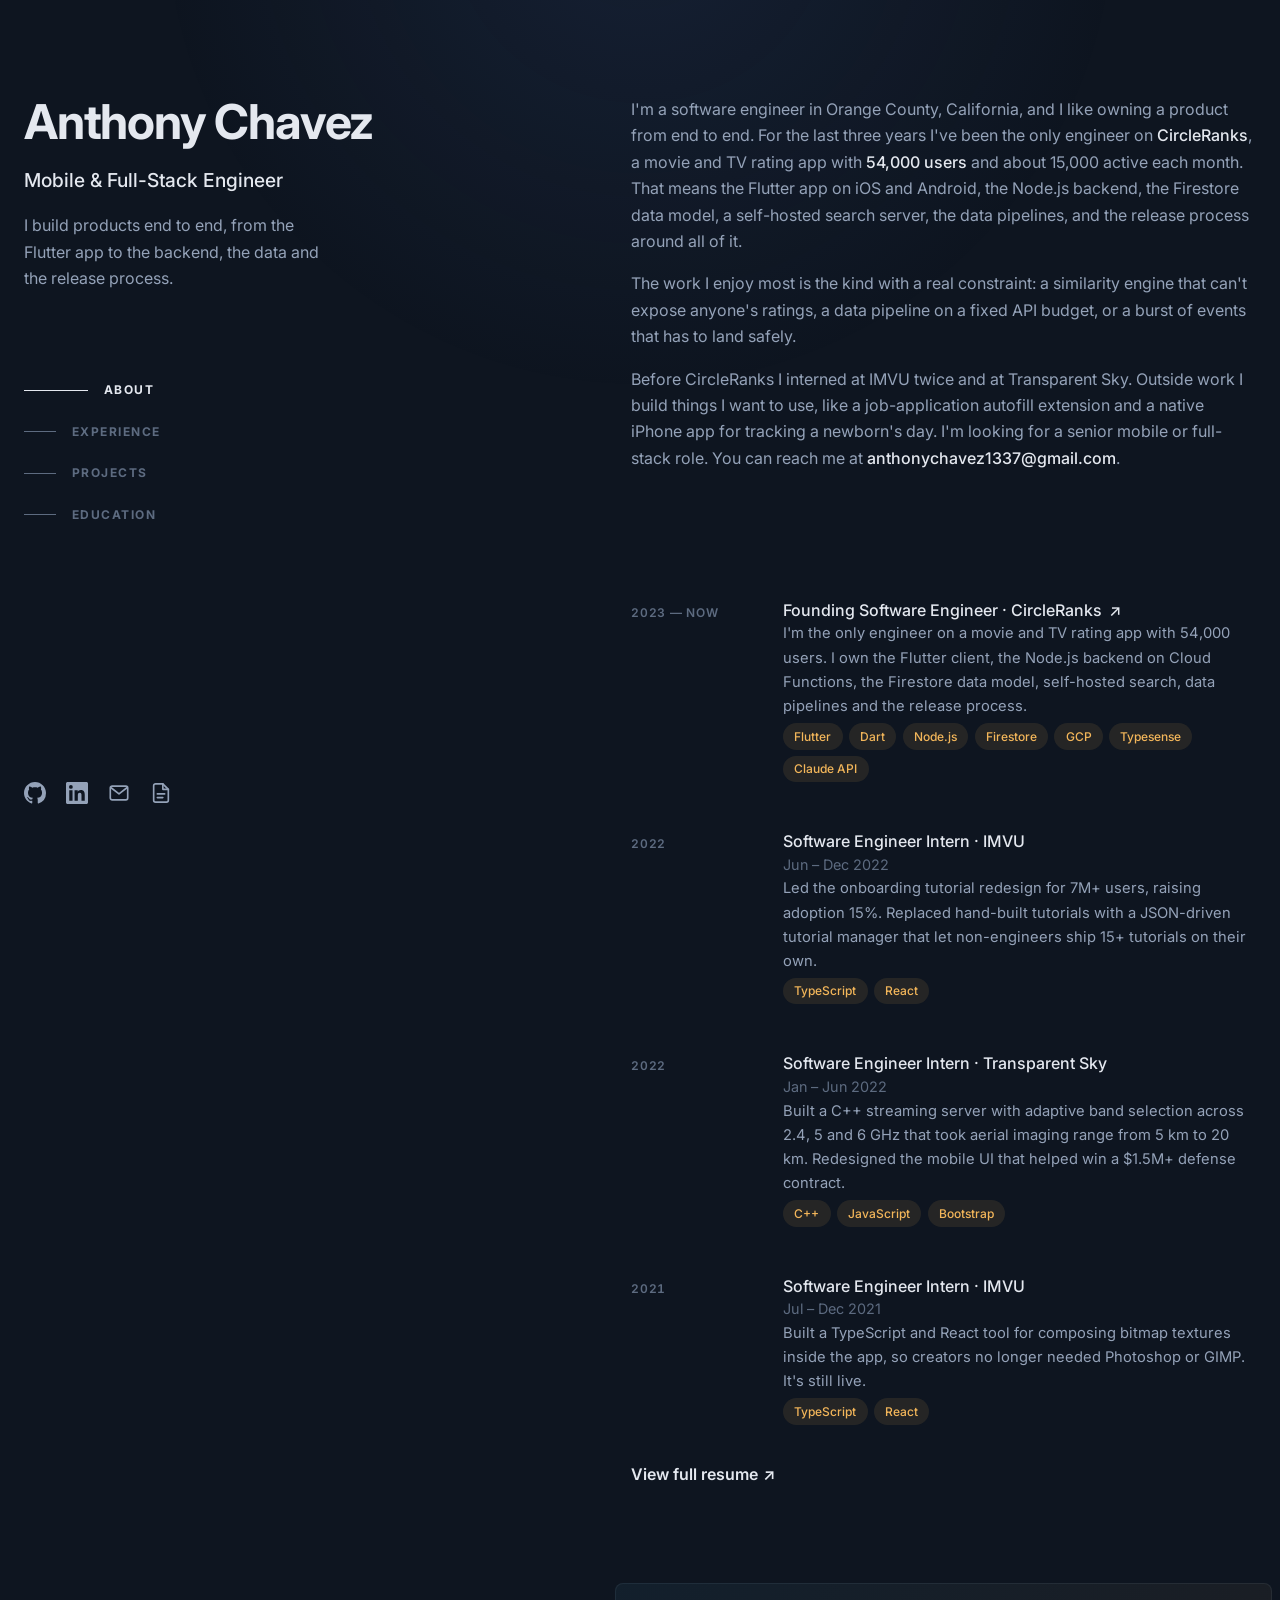
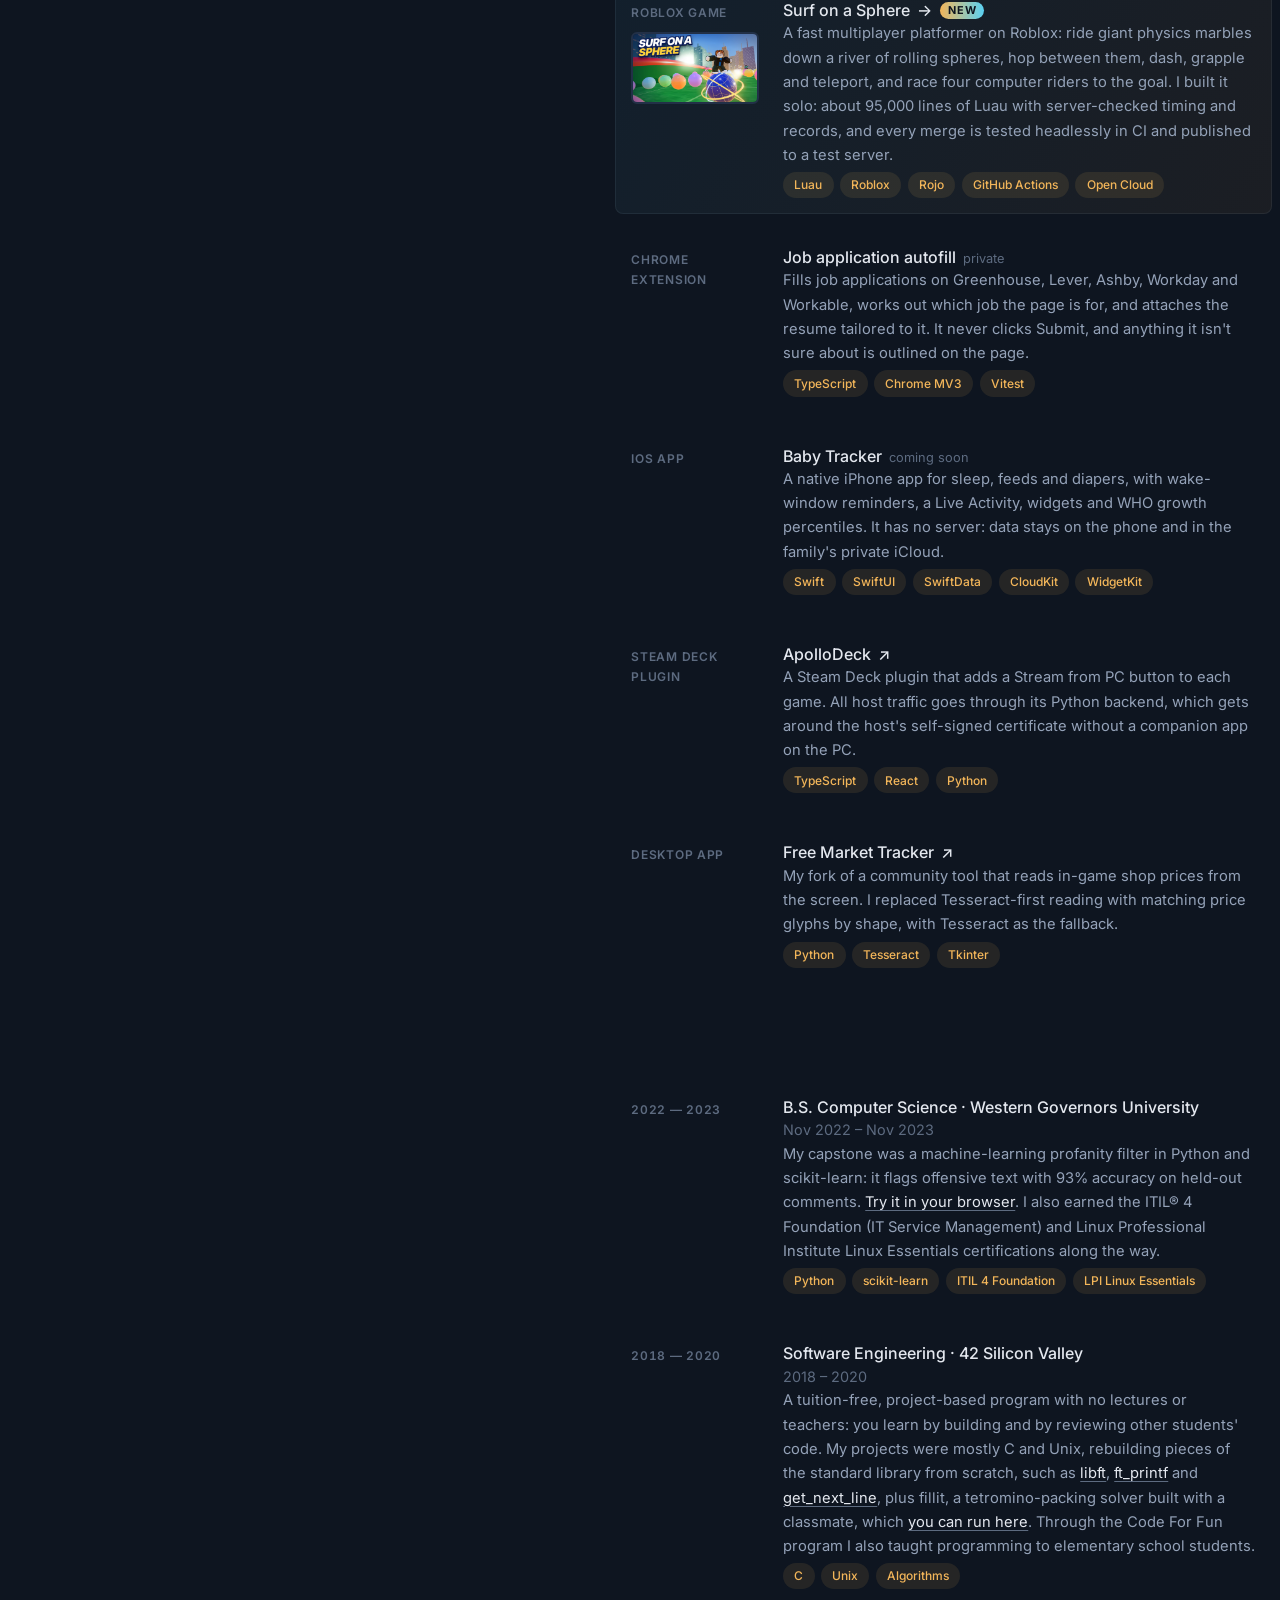
==== commit 15856e8b: "Education: run fillit in the browser The original C source is compiled unchanged to WebAssembly with" ====
--- a/index.html
+++ b/index.html
@@ -65,7 +65,7 @@
       <h2 class="sticky-h">Education</h2>
       <ol class="list">
 <li class="item"><div class="when">2022 — 2023</div><div><h3>B.S. Computer Science · Western Governors University</h3><div class="sub">Nov 2022 – Nov 2023</div><p>My capstone was a machine-learning profanity filter in Python and scikit-learn: it flags offensive text with 93% accuracy on held-out comments. <a href="c964/index.html">Try it in your browser</a>. I also earned the ITIL® 4 Foundation (IT Service Management) and Linux Professional Institute Linux Essentials certifications along the way.</p><div class="pills"><span>Python</span><span>scikit-learn</span><span>ITIL 4 Foundation</span><span>LPI Linux Essentials</span></div></div></li>
-<li class="item"><div class="when">2018 — 2020</div><div><h3>Software Engineering · 42 Silicon Valley</h3><div class="sub">2018 – 2020</div><p>A tuition-free, project-based program with no lectures or teachers: you learn by building and by reviewing other students' code. My projects were mostly C and Unix, rebuilding pieces of the standard library from scratch, such as <a href="https://github.com/ant-codez/libft.h" target="_blank" rel="noopener">libft</a>, <a href="https://github.com/ant-codez/ft_printf" target="_blank" rel="noopener">ft_printf</a> and <a href="https://github.com/ant-codez/get_next_line" target="_blank" rel="noopener">get_next_line</a>, plus a <a href="https://github.com/ant-codez/fillit" target="_blank" rel="noopener">tetromino-packing solver</a>. Through the Code For Fun program I also taught programming to elementary school students.</p><div class="pills"><span>C</span><span>Unix</span><span>Algorithms</span></div></div></li>
+<li class="item"><div class="when">2018 — 2020</div><div><h3>Software Engineering · 42 Silicon Valley</h3><div class="sub">2018 – 2020</div><p>A tuition-free, project-based program with no lectures or teachers: you learn by building and by reviewing other students' code. My projects were mostly C and Unix, rebuilding pieces of the standard library from scratch, such as <a href="https://github.com/ant-codez/libft.h" target="_blank" rel="noopener">libft</a>, <a href="https://github.com/ant-codez/ft_printf" target="_blank" rel="noopener">ft_printf</a> and <a href="https://github.com/ant-codez/get_next_line" target="_blank" rel="noopener">get_next_line</a>, plus fillit, a tetromino-packing solver built with a classmate, which <a href="fillit/index.html">you can run here</a>. Through the Code For Fun program I also taught programming to elementary school students.</p><div class="pills"><span>C</span><span>Unix</span><span>Algorithms</span></div></div></li>
       </ol>
     </section>
 
--- a/style.css
+++ b/style.css
@@ -231,6 +231,31 @@
 .demo section a, .demo .note a { color: var(--fg); text-decoration: underline; text-decoration-color: var(--dim); text-underline-offset: 3px; }
 .demo .note { font-size: .85rem; color: var(--dim); }
 
+/* fillit demo */
+.palette { display: grid; grid-template-columns: repeat(auto-fill, minmax(3.2rem, 1fr)); gap: .45rem; }
+.palette button { aspect-ratio: 1; padding: 6px; border-radius: 8px; border: 1px solid var(--line); background: #0b111b; cursor: pointer; display: grid; }
+.palette button:hover { border-color: var(--accent); }
+.palette svg { width: 100%; height: 100%; }
+.row { display: flex; flex-wrap: wrap; gap: .6rem; align-items: center; }
+.row .btn { padding: .6rem 1.1rem; font-size: .92rem; border: 0; cursor: pointer; font-family: inherit; }
+.btn.small { color: var(--fg); background: transparent; border: 1px solid var(--line) !important; }
+.btn.small:hover { border-color: var(--accent) !important; }
+.btn.go { color: #10151f; background: linear-gradient(90deg, var(--accent), #ffd889); }
+.btn:disabled { opacity: .5; cursor: default; }
+.pieces { display: flex; flex-wrap: wrap; gap: .35rem; min-height: 2.2rem; }
+.pieces span { display: inline-flex; align-items: center; gap: .3rem; padding: .2rem .5rem .2rem .3rem; border-radius: 6px; background: #0b111b; border: 1px solid var(--line); font-size: .8rem; font-weight: 700; color: var(--fg); cursor: pointer; }
+.pieces span svg { width: 22px; height: 22px; }
+.pieces span:hover { border-color: #f59a9a; }
+.board { display: grid; gap: 3px; width: min(100%, 26rem); margin: 0 auto; padding: 10px; border-radius: 12px; background: #0b111b; border: 1px solid var(--line); }
+.board i { aspect-ratio: 1; border-radius: 4px; background: rgba(148, 162, 184, .06); display: grid; place-items: center; font-style: normal; font-size: .7rem; font-weight: 700; color: rgba(0, 0, 0, .55);
+  opacity: 0; transform: scale(.6); animation: pop .35s cubic-bezier(.2, .9, .3, 1.3) forwards; }
+@keyframes pop { to { opacity: 1; transform: none; } }
+@media (prefers-reduced-motion: reduce) { .board i { animation: none; opacity: 1; transform: none; } }
+.demo details { border: 1px solid var(--line); border-radius: 10px; padding: .7rem 1rem; }
+.demo summary { cursor: pointer; color: var(--fg); font-weight: 600; font-size: .92rem; }
+.demo pre { margin: .6rem 0 0; font-size: .85rem; color: var(--fg); white-space: pre; overflow-x: auto; }
+.status { font-size: .9rem; }
+
 /* Case-study pages */
 .study { max-width: 44rem; margin: 0 auto; padding-block: 4rem 5rem; display: grid; gap: 2.25rem; position: relative; z-index: 1;
   padding-left: max(24px, env(safe-area-inset-left, 0px)); padding-right: max(24px, env(safe-area-inset-right, 0px)); }
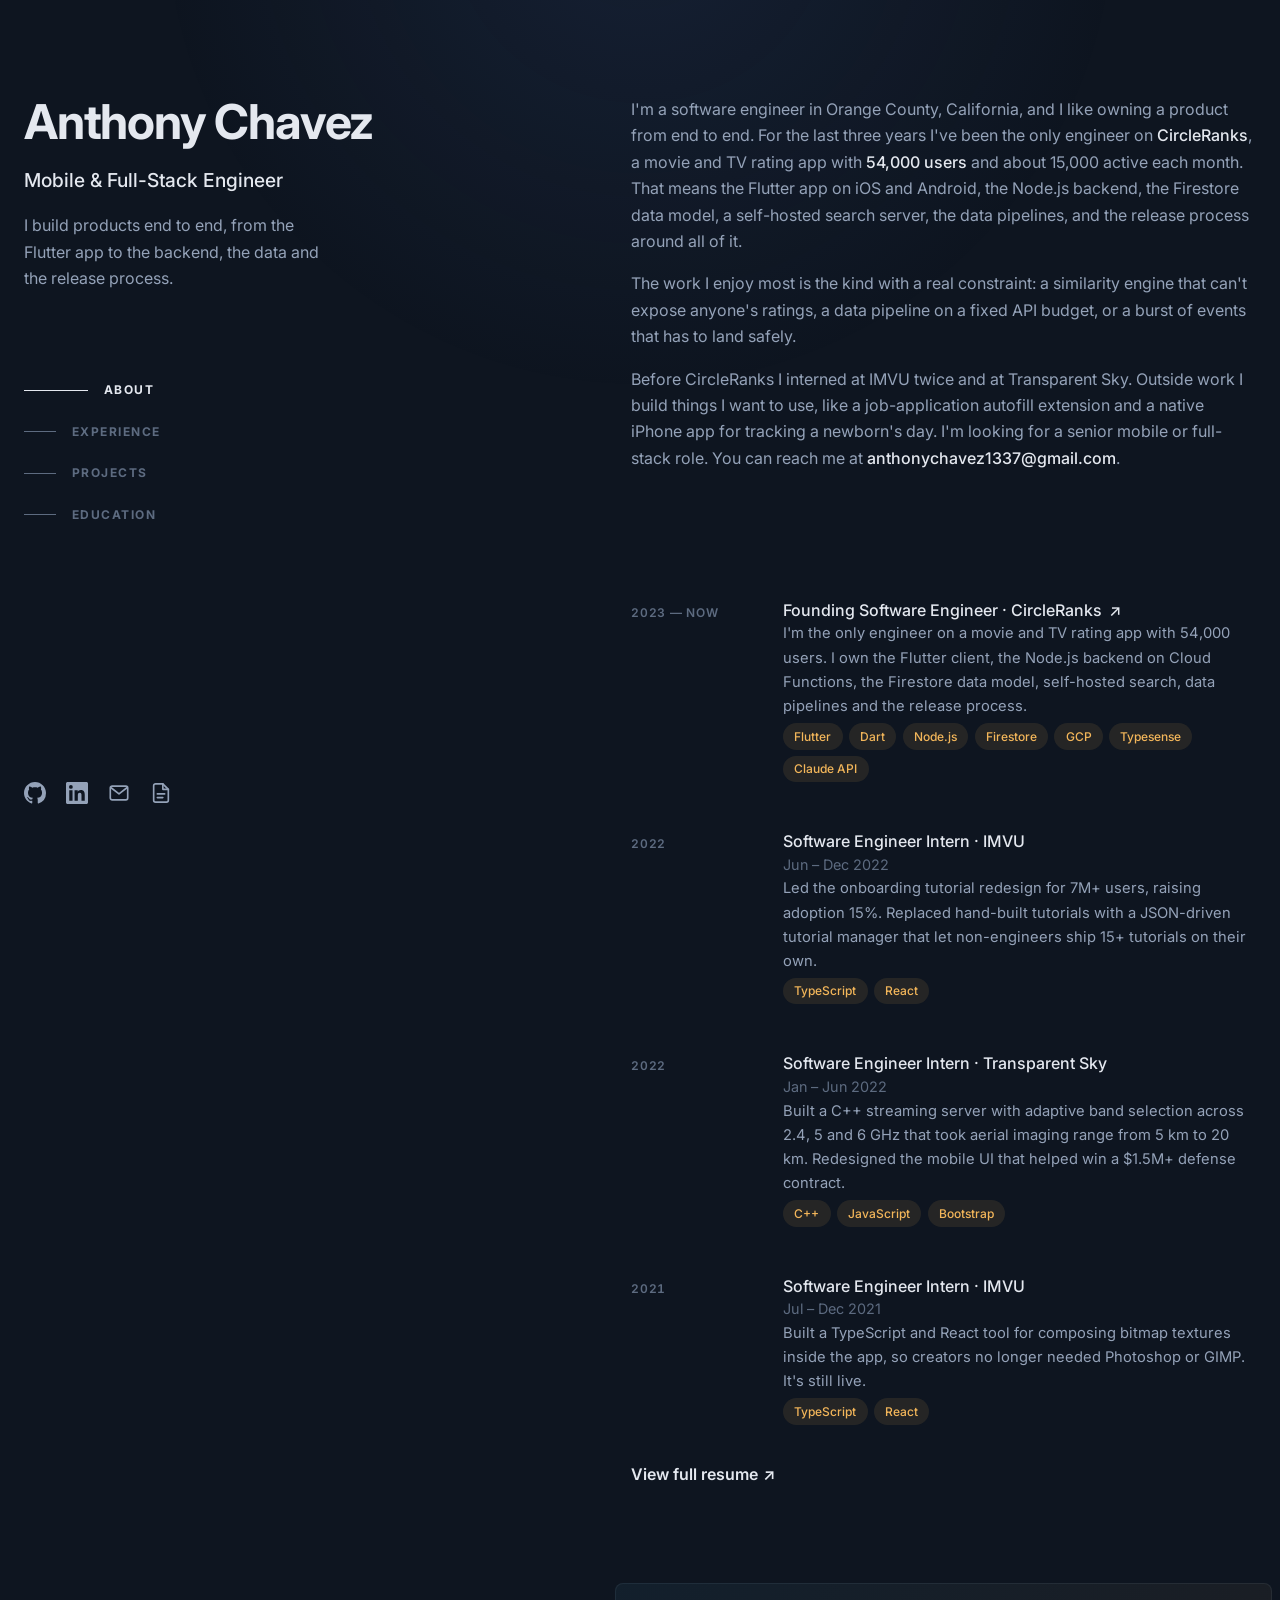
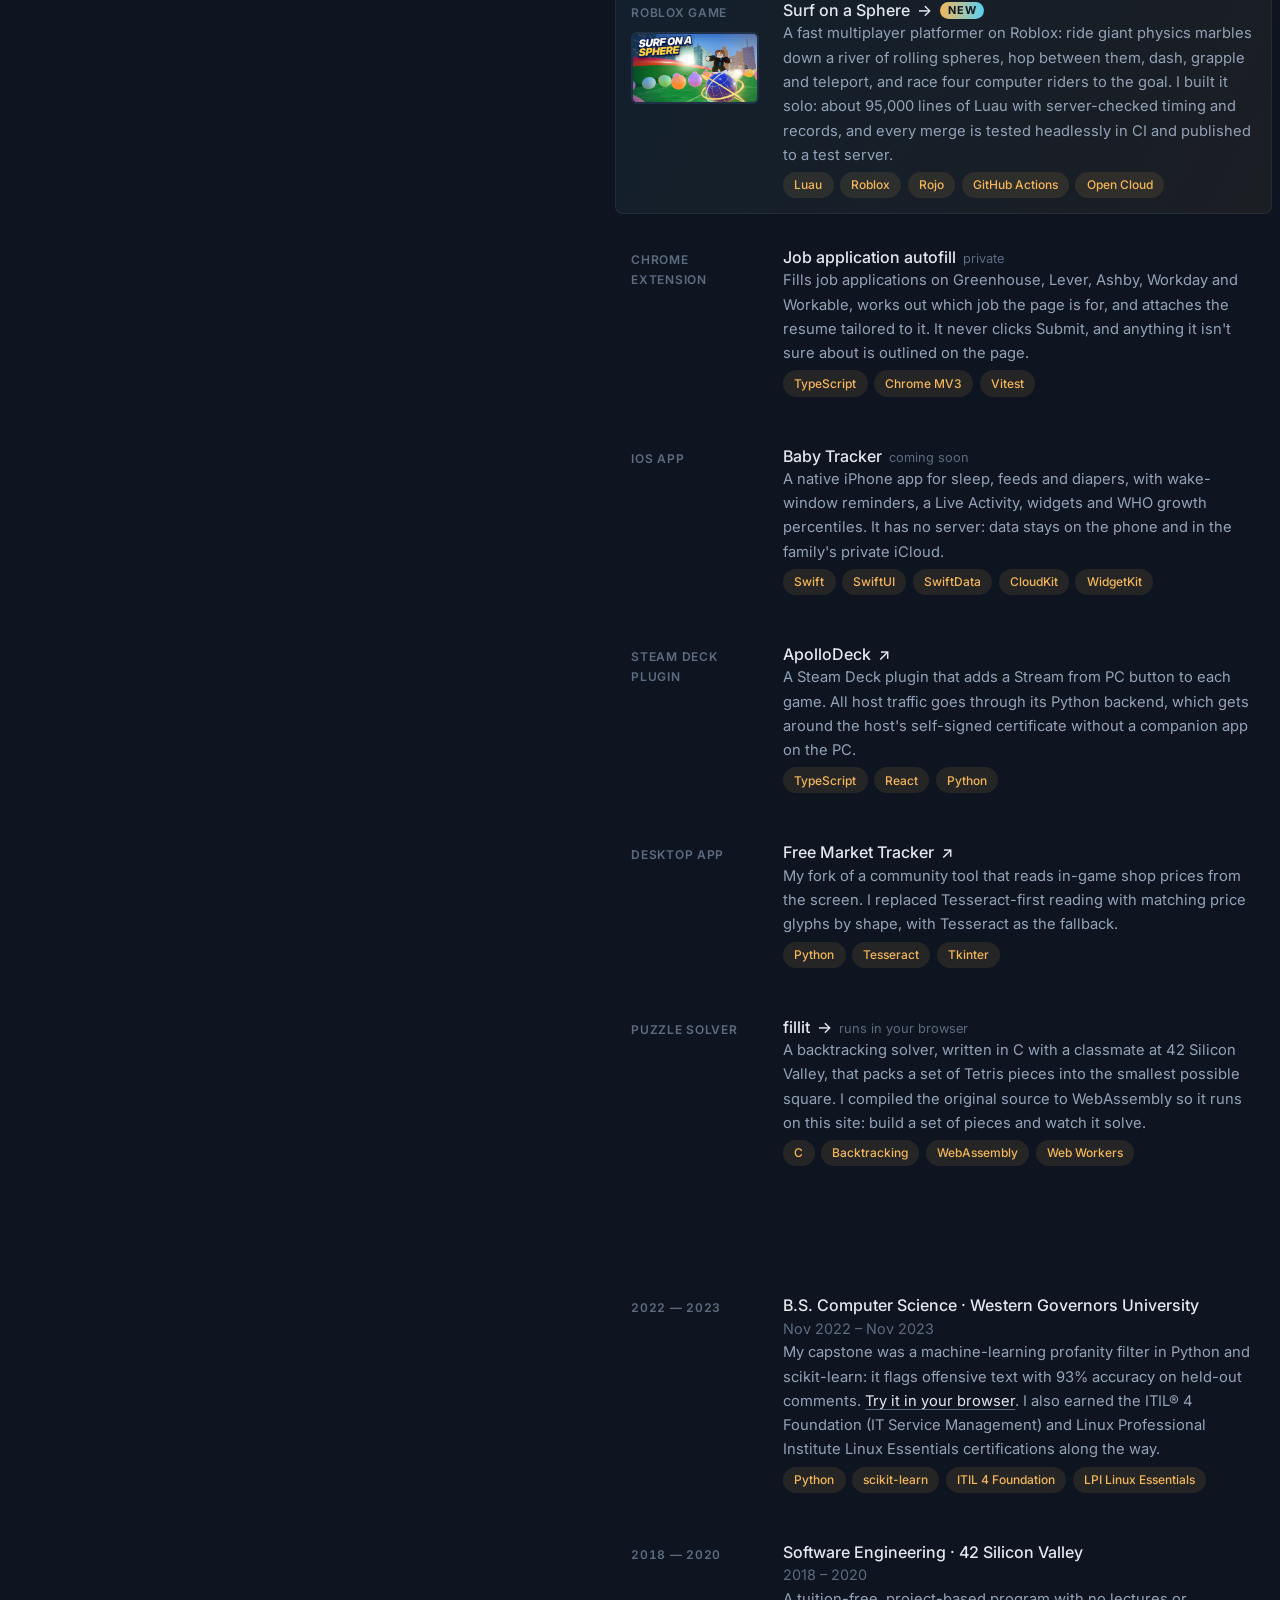
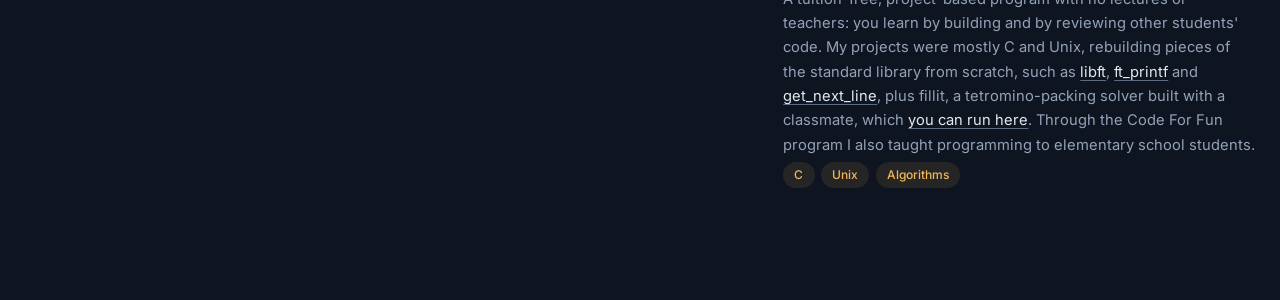
==== commit a66f89bb: "Projects: add fillit, linking to its in-browser demo Co-Authored-By: Claude Opus 5.5 <noreply@anthro" ====
--- a/index.html
+++ b/index.html
@@ -58,6 +58,7 @@
 <li class="item"><div class="when">iOS app</div><div><h3>Baby Tracker<span class="nolink">coming soon</span></h3><p>A native iPhone app for sleep, feeds and diapers, with wake-window reminders, a Live Activity, widgets and WHO growth percentiles. It has no server: data stays on the phone and in the family's private iCloud.</p><div class="pills"><span>Swift</span><span>SwiftUI</span><span>SwiftData</span><span>CloudKit</span><span>WidgetKit</span></div></div></li>
 <li class="item"><div class="when">Steam Deck plugin</div><div><h3><a href="https://github.com/ant-codez/apollodeck" target="_blank" rel="noopener">ApolloDeck <span class="arrow">↗</span></a></h3><p>A Steam Deck plugin that adds a Stream from PC button to each game. All host traffic goes through its Python backend, which gets around the host's self-signed certificate without a companion app on the PC.</p><div class="pills"><span>TypeScript</span><span>React</span><span>Python</span></div></div></li>
 <li class="item"><div class="when">Desktop app</div><div><h3><a href="https://github.com/ant-codez/Bankers-Maplestory-Free-Market-Tracker" target="_blank" rel="noopener">Free Market Tracker <span class="arrow">↗</span></a></h3><p>My fork of a community tool that reads in-game shop prices from the screen. I replaced Tesseract-first reading with matching price glyphs by shape, with Tesseract as the fallback.</p><div class="pills"><span>Python</span><span>Tesseract</span><span>Tkinter</span></div></div></li>
+<li class="item"><div class="when">Puzzle solver</div><div><h3><a href="fillit/index.html">fillit <span class="arrow">→</span></a><span class="nolink">runs in your browser</span></h3><p>A backtracking solver, written in C with a classmate at 42 Silicon Valley, that packs a set of Tetris pieces into the smallest possible square. I compiled the original source to WebAssembly so it runs on this site: build a set of pieces and watch it solve.</p><div class="pills"><span>C</span><span>Backtracking</span><span>WebAssembly</span><span>Web Workers</span></div></div></li>
       </ol>
     </section>
 
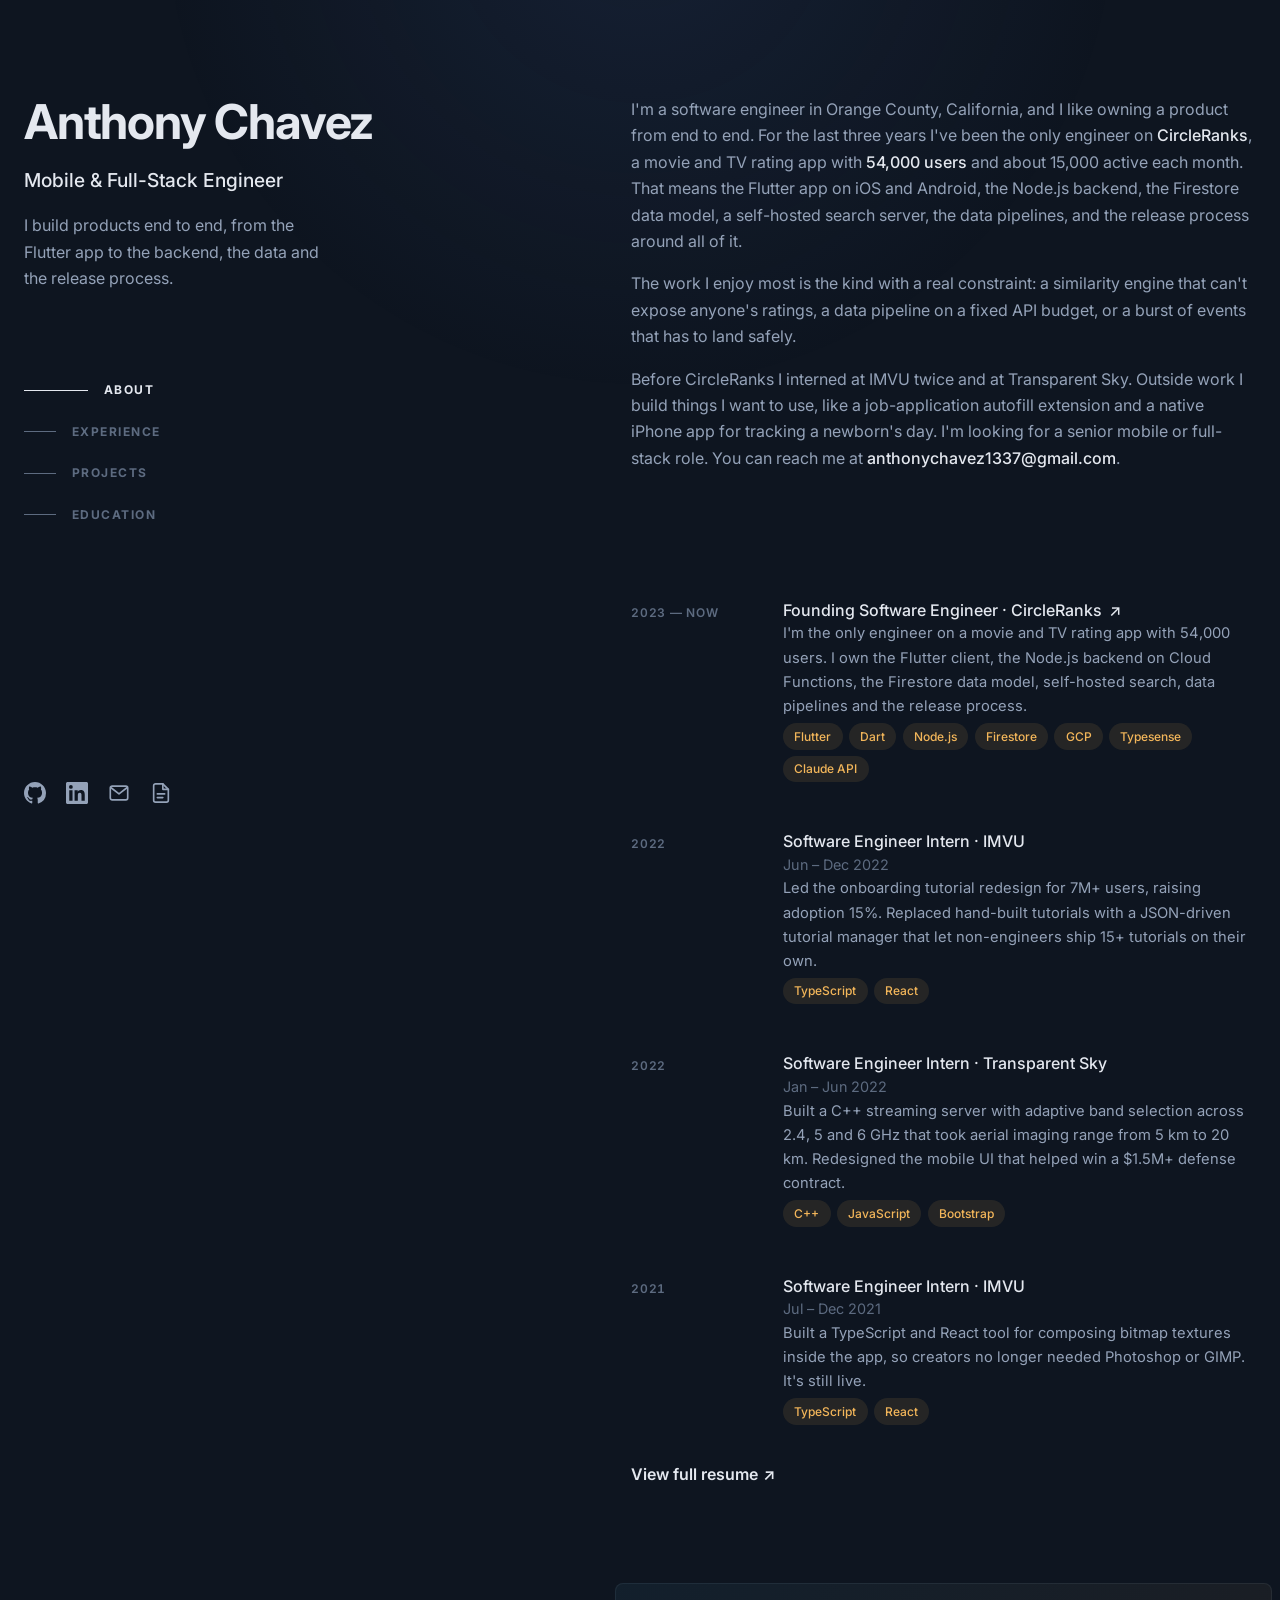
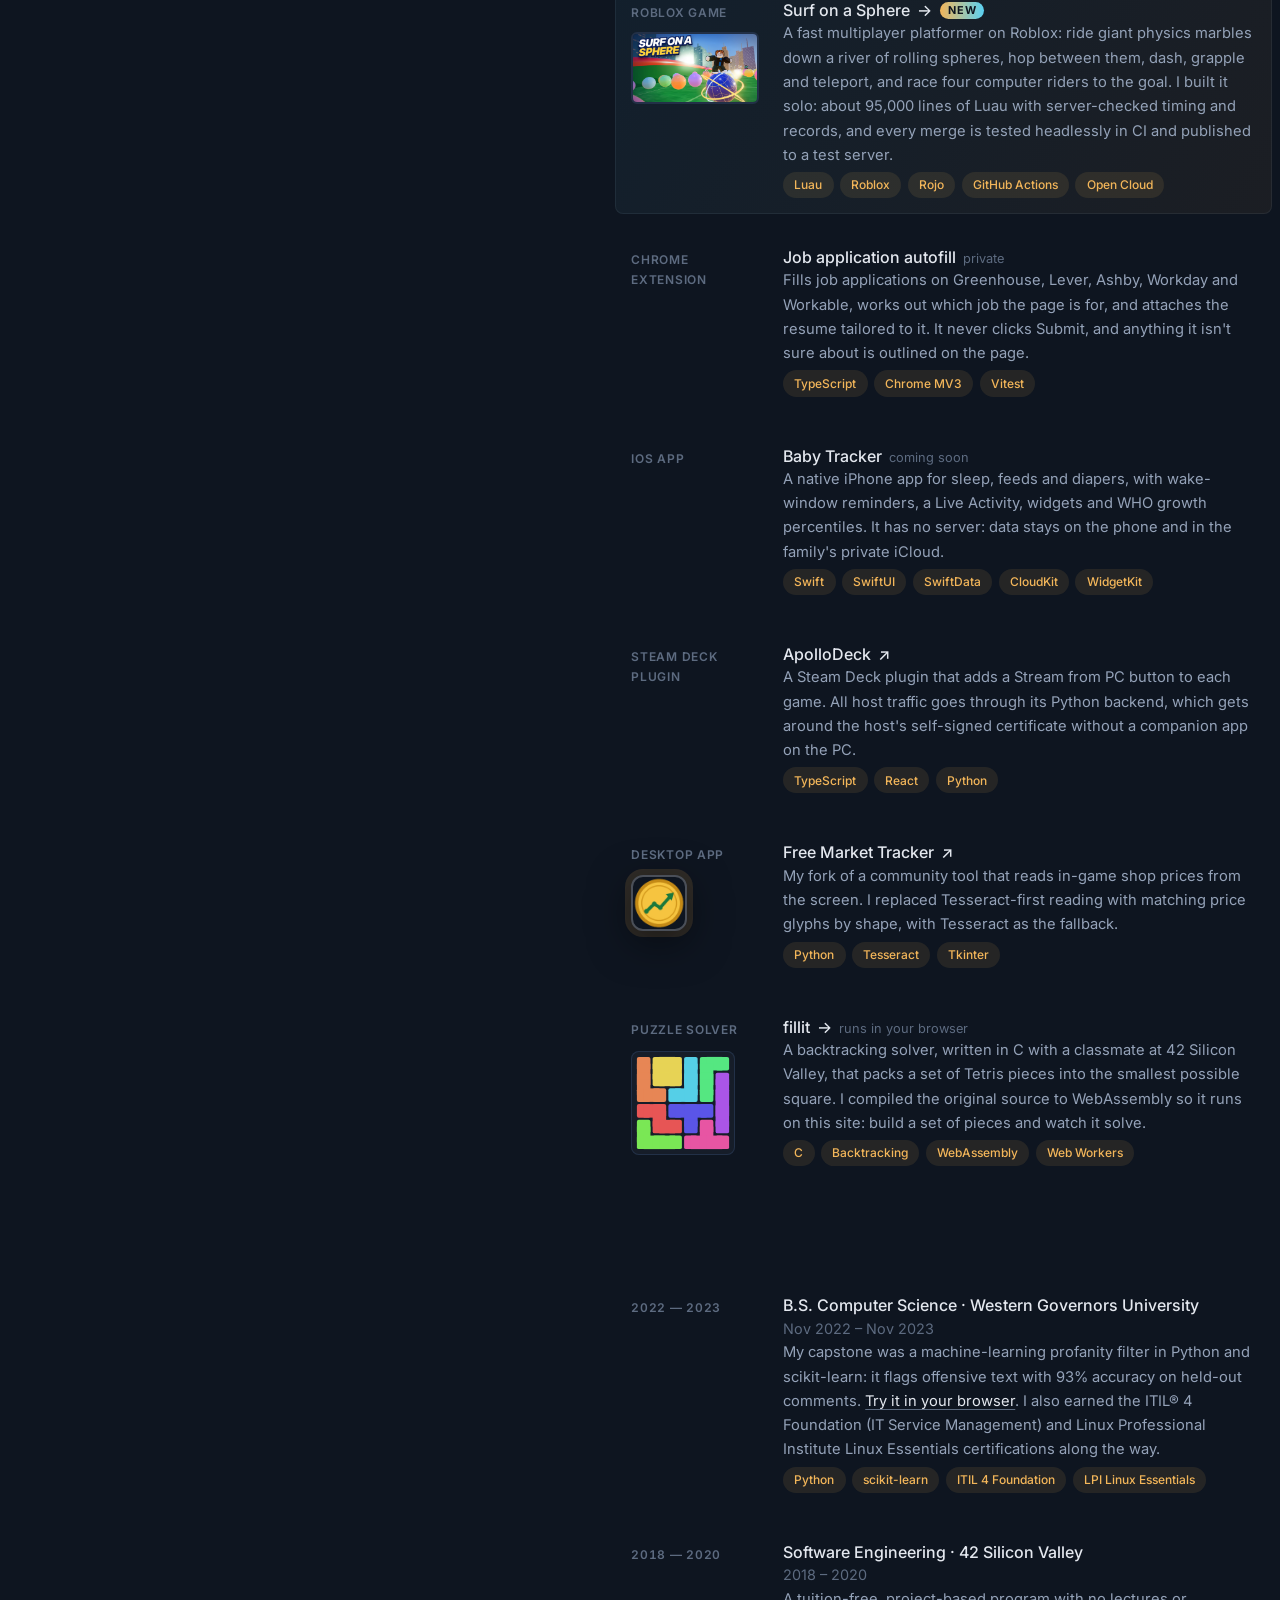
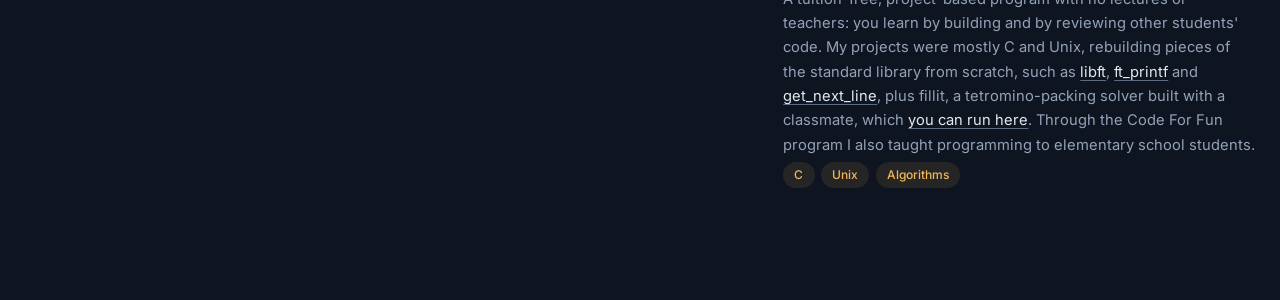
==== commit 80aea88b: "Projects: tracker app icon, packed-tetromino art on fillit Co-Authored-By: Claude Opus 5.5 <noreply@" ====
--- a/index.html
+++ b/index.html
@@ -57,8 +57,8 @@
 <li class="item"><div class="when">Chrome extension</div><div><h3>Job application autofill<span class="nolink">private</span></h3><p>Fills job applications on Greenhouse, Lever, Ashby, Workday and Workable, works out which job the page is for, and attaches the resume tailored to it. It never clicks Submit, and anything it isn't sure about is outlined on the page.</p><div class="pills"><span>TypeScript</span><span>Chrome MV3</span><span>Vitest</span></div></div></li>
 <li class="item"><div class="when">iOS app</div><div><h3>Baby Tracker<span class="nolink">coming soon</span></h3><p>A native iPhone app for sleep, feeds and diapers, with wake-window reminders, a Live Activity, widgets and WHO growth percentiles. It has no server: data stays on the phone and in the family's private iCloud.</p><div class="pills"><span>Swift</span><span>SwiftUI</span><span>SwiftData</span><span>CloudKit</span><span>WidgetKit</span></div></div></li>
 <li class="item"><div class="when">Steam Deck plugin</div><div><h3><a href="https://github.com/ant-codez/apollodeck" target="_blank" rel="noopener">ApolloDeck <span class="arrow">↗</span></a></h3><p>A Steam Deck plugin that adds a Stream from PC button to each game. All host traffic goes through its Python backend, which gets around the host's self-signed certificate without a companion app on the PC.</p><div class="pills"><span>TypeScript</span><span>React</span><span>Python</span></div></div></li>
-<li class="item"><div class="when">Desktop app</div><div><h3><a href="https://github.com/ant-codez/Bankers-Maplestory-Free-Market-Tracker" target="_blank" rel="noopener">Free Market Tracker <span class="arrow">↗</span></a></h3><p>My fork of a community tool that reads in-game shop prices from the screen. I replaced Tesseract-first reading with matching price glyphs by shape, with Tesseract as the fallback.</p><div class="pills"><span>Python</span><span>Tesseract</span><span>Tkinter</span></div></div></li>
-<li class="item"><div class="when">Puzzle solver</div><div><h3><a href="fillit/index.html">fillit <span class="arrow">→</span></a><span class="nolink">runs in your browser</span></h3><p>A backtracking solver, written in C with a classmate at 42 Silicon Valley, that packs a set of Tetris pieces into the smallest possible square. I compiled the original source to WebAssembly so it runs on this site: build a set of pieces and watch it solve.</p><div class="pills"><span>C</span><span>Backtracking</span><span>WebAssembly</span><span>Web Workers</span></div></div></li>
+<li class="item"><div class="when">Desktop app<img class="appicon" src="img/fmt-icon.png" alt="" loading="lazy" width="56" height="56"></div><div><h3><a href="https://github.com/ant-codez/Bankers-Maplestory-Free-Market-Tracker" target="_blank" rel="noopener">Free Market Tracker <span class="arrow">↗</span></a></h3><p>My fork of a community tool that reads in-game shop prices from the screen. I replaced Tesseract-first reading with matching price glyphs by shape, with Tesseract as the fallback.</p><div class="pills"><span>Python</span><span>Tesseract</span><span>Tkinter</span></div></div></li>
+<li class="item"><div class="when">Puzzle solver<svg class="tetros" viewBox="0 0 6 6" role="img" aria-label="Nine tetrominoes packed into a 6 by 6 square"><g fill="hsl(0 75% 62%)" style="--d:0ms"><rect x="0.07" y="3.07" width=".86" height=".86" rx=".12"/><rect x="0.5" y="3.07" width="1" height=".86"/><rect x="1.07" y="3.07" width=".86" height=".86" rx=".12"/><rect x="1.07" y="3.5" width=".86" height="1"/><rect x="1.07" y="4.07" width=".86" height=".86" rx=".12"/><rect x="1.5" y="4.07" width="1" height=".86"/><rect x="2.07" y="4.07" width=".86" height=".86" rx=".12"/></g><g fill="hsl(138 75% 62%)" style="--d:60ms"><rect x="4.07" y="0.07" width=".86" height=".86" rx=".12"/><rect x="4.5" y="0.07" width="1" height=".86"/><rect x="4.07" y="0.5" width=".86" height="1"/><rect x="5.07" y="0.07" width=".86" height=".86" rx=".12"/><rect x="4.07" y="1.07" width=".86" height=".86" rx=".12"/><rect x="4.07" y="1.5" width=".86" height="1"/><rect x="4.07" y="2.07" width=".86" height=".86" rx=".12"/></g><g fill="hsl(275 75% 62%)" style="--d:120ms"><rect x="5.07" y="1.07" width=".86" height=".86" rx=".12"/><rect x="5.07" y="1.5" width=".86" height="1"/><rect x="5.07" y="2.07" width=".86" height=".86" rx=".12"/><rect x="5.07" y="2.5" width=".86" height="1"/><rect x="5.07" y="3.07" width=".86" height=".86" rx=".12"/><rect x="5.07" y="3.5" width=".86" height="1"/><rect x="5.07" y="4.07" width=".86" height=".86" rx=".12"/></g><g fill="hsl(52 75% 62%)" style="--d:180ms"><rect x="1.07" y="0.07" width=".86" height=".86" rx=".12"/><rect x="1.5" y="0.07" width="1" height=".86"/><rect x="1.07" y="0.5" width=".86" height="1"/><rect x="1.5" y="0.5" width="1" height="1"/><rect x="2.07" y="0.07" width=".86" height=".86" rx=".12"/><rect x="2.07" y="0.5" width=".86" height="1"/><rect x="1.07" y="1.07" width=".86" height=".86" rx=".12"/><rect x="1.5" y="1.07" width="1" height=".86"/><rect x="2.07" y="1.07" width=".86" height=".86" rx=".12"/></g><g fill="hsl(190 75% 62%)" style="--d:240ms"><rect x="3.07" y="0.07" width=".86" height=".86" rx=".12"/><rect x="3.07" y="0.5" width=".86" height="1"/><rect x="3.07" y="1.07" width=".86" height=".86" rx=".12"/><rect x="3.07" y="1.5" width=".86" height="1"/><rect x="2.07" y="2.07" width=".86" height=".86" rx=".12"/><rect x="2.5" y="2.07" width="1" height=".86"/><rect x="3.07" y="2.07" width=".86" height=".86" rx=".12"/></g><g fill="hsl(328 75% 62%)" style="--d:300ms"><rect x="4.07" y="4.07" width=".86" height=".86" rx=".12"/><rect x="4.07" y="4.5" width=".86" height="1"/><rect x="3.07" y="5.07" width=".86" height=".86" rx=".12"/><rect x="3.5" y="5.07" width="1" height=".86"/><rect x="4.07" y="5.07" width=".86" height=".86" rx=".12"/><rect x="4.5" y="5.07" width="1" height=".86"/><rect x="5.07" y="5.07" width=".86" height=".86" rx=".12"/></g><g fill="hsl(105 75% 62%)" style="--d:360ms"><rect x="0.07" y="4.07" width=".86" height=".86" rx=".12"/><rect x="0.07" y="4.5" width=".86" height="1"/><rect x="0.07" y="5.07" width=".86" height=".86" rx=".12"/><rect x="0.5" y="5.07" width="1" height=".86"/><rect x="1.07" y="5.07" width=".86" height=".86" rx=".12"/><rect x="1.5" y="5.07" width="1" height=".86"/><rect x="2.07" y="5.07" width=".86" height=".86" rx=".12"/></g><g fill="hsl(242 75% 62%)" style="--d:420ms"><rect x="2.07" y="3.07" width=".86" height=".86" rx=".12"/><rect x="2.5" y="3.07" width="1" height=".86"/><rect x="3.07" y="3.07" width=".86" height=".86" rx=".12"/><rect x="3.5" y="3.07" width="1" height=".86"/><rect x="3.07" y="3.5" width=".86" height="1"/><rect x="4.07" y="3.07" width=".86" height=".86" rx=".12"/><rect x="3.07" y="4.07" width=".86" height=".86" rx=".12"/></g><g fill="hsl(20 75% 62%)" style="--d:480ms"><rect x="0.07" y="0.07" width=".86" height=".86" rx=".12"/><rect x="0.07" y="0.5" width=".86" height="1"/><rect x="0.07" y="1.07" width=".86" height=".86" rx=".12"/><rect x="0.07" y="1.5" width=".86" height="1"/><rect x="0.07" y="2.07" width=".86" height=".86" rx=".12"/><rect x="0.5" y="2.07" width="1" height=".86"/><rect x="1.07" y="2.07" width=".86" height=".86" rx=".12"/></g></svg></div><div><h3><a href="fillit/index.html">fillit <span class="arrow">→</span></a><span class="nolink">runs in your browser</span></h3><p>A backtracking solver, written in C with a classmate at 42 Silicon Valley, that packs a set of Tetris pieces into the smallest possible square. I compiled the original source to WebAssembly so it runs on this site: build a set of pieces and watch it solve.</p><div class="pills"><span>C</span><span>Backtracking</span><span>WebAssembly</span><span>Web Workers</span></div></div></li>
       </ol>
     </section>
 
--- a/style.css
+++ b/style.css
@@ -101,6 +101,12 @@
 .item .thumb { display: block; width: 100%; height: auto; max-width: 12rem; aspect-ratio: 16 / 9; object-fit: cover; border-radius: 6px; border: 2px solid var(--line); margin-top: .5rem; transition: border-color .15s, transform .2s; }
 .item:hover .thumb { border-color: rgba(243, 182, 90, .55); }
 .item .when .thumb { margin-top: .6rem; }
+.item .appicon { display: block; width: 3.5rem; height: 3.5rem; margin-top: .6rem; border-radius: 12px; transition: transform .2s; }
+.item:hover .appicon { transform: rotate(-6deg) scale(1.06); }
+.tetros { display: block; width: 6.5rem; height: 6.5rem; margin-top: .7rem; padding: .3rem; border-radius: 8px; background: rgba(148, 163, 184, .06); box-shadow: inset 0 0 0 1px var(--line); overflow: visible; }
+.tetros g { transition: transform .3s cubic-bezier(.3, 1.6, .5, 1); transition-delay: var(--d); }
+.item:hover .tetros g { transform: translateY(-.18px); }
+@media (prefers-reduced-motion: reduce) { .tetros g, .item .appicon { transition: none; } .item:hover .tetros g, .item:hover .appicon { transform: none; } }
 .item.feature { background: linear-gradient(120deg, rgba(90, 209, 243, .06), rgba(243, 182, 90, .06)); box-shadow: inset 0 0 0 1px rgba(148, 163, 184, .1); }
 .new { display: inline-block; margin-left: .5rem; padding: .05rem .5rem; border-radius: 999px; font-size: .68rem; font-weight: 700; letter-spacing: .06em; text-transform: uppercase;
   color: var(--bg); background: linear-gradient(90deg, var(--accent), #5ad1f3); vertical-align: 2px; }
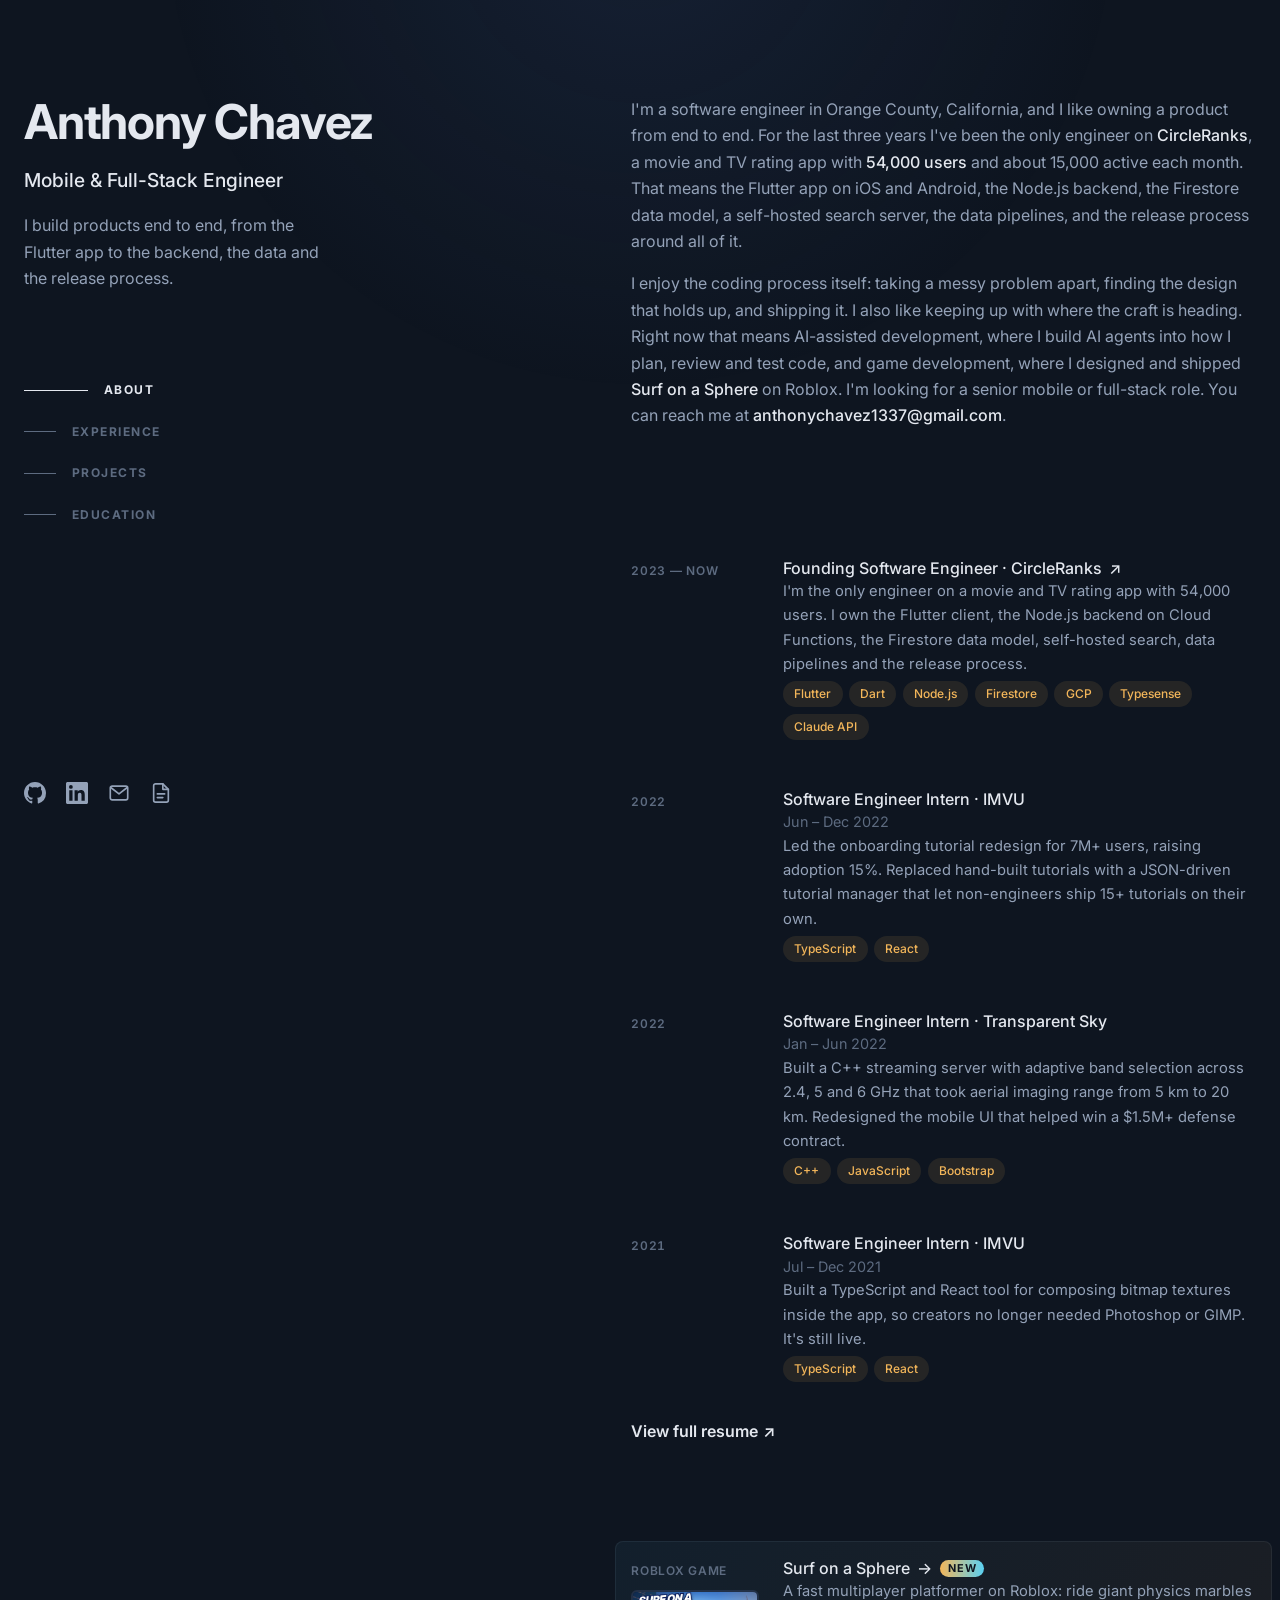
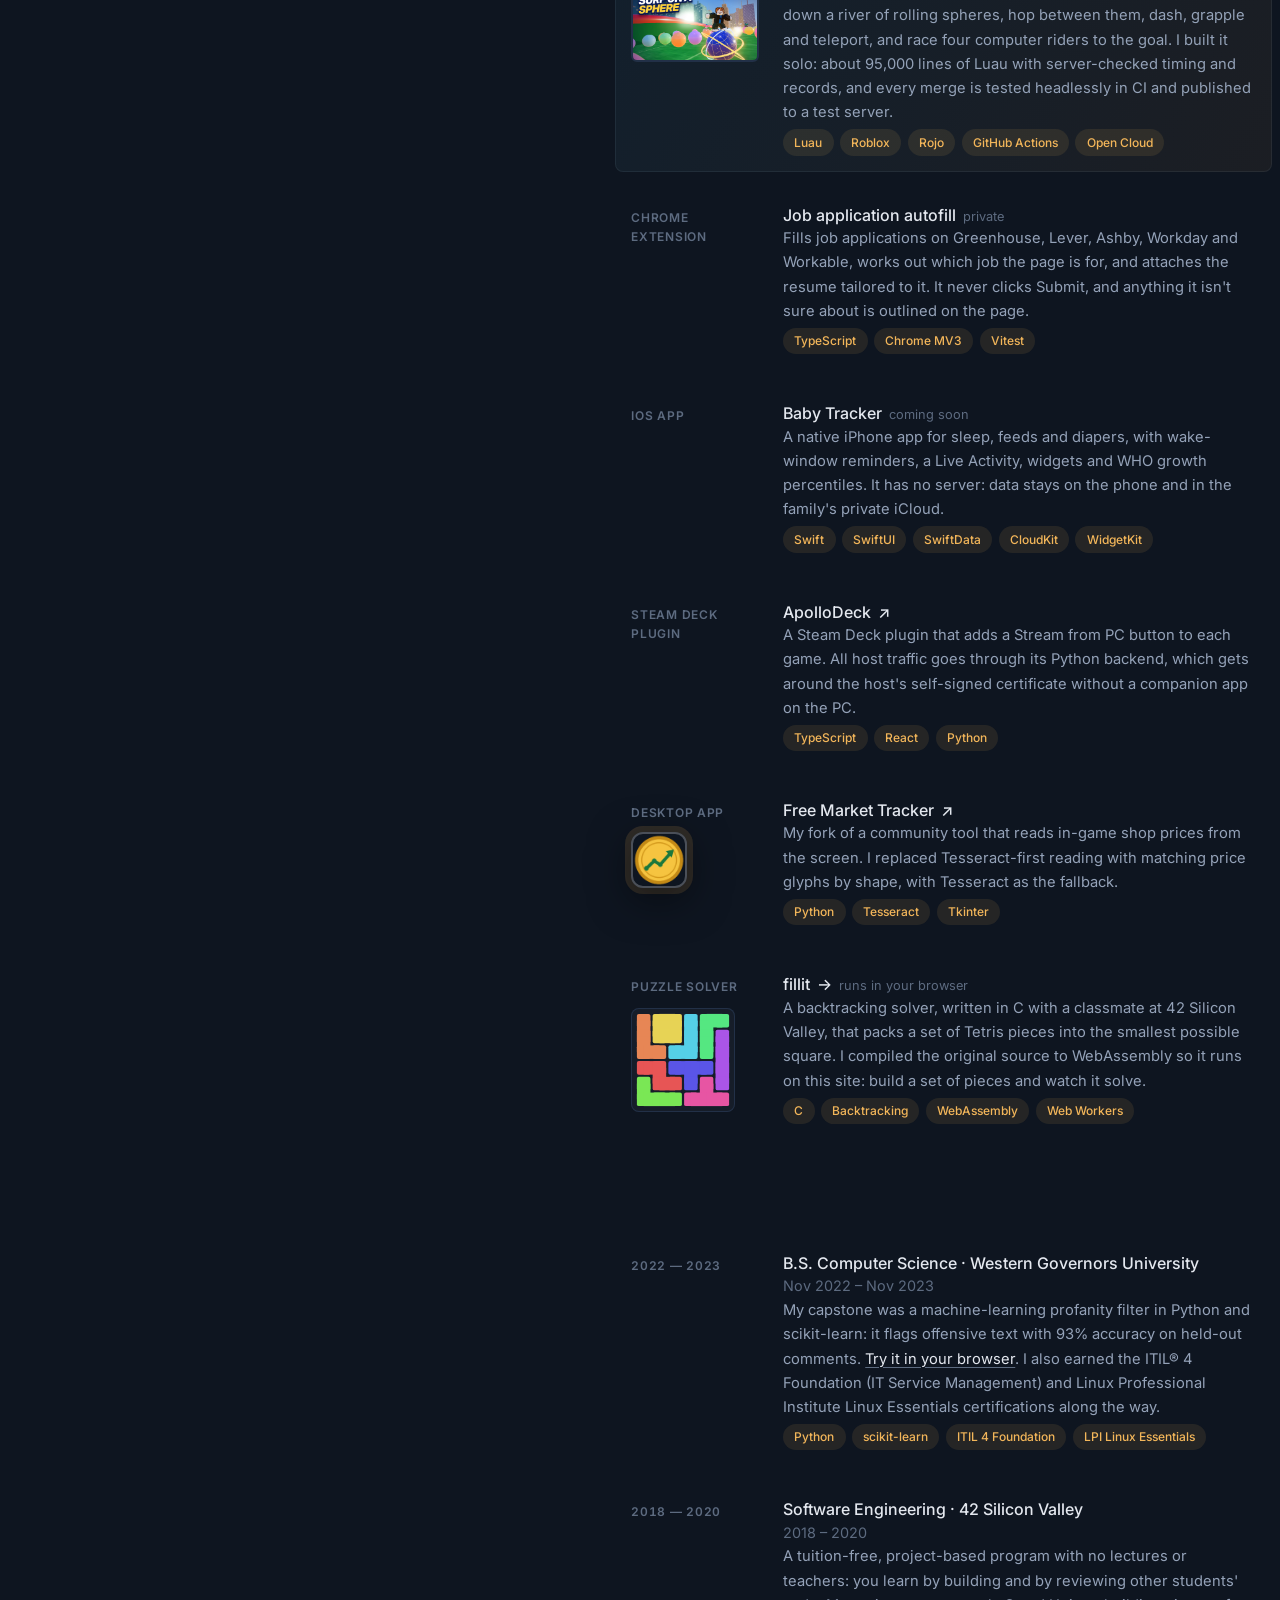
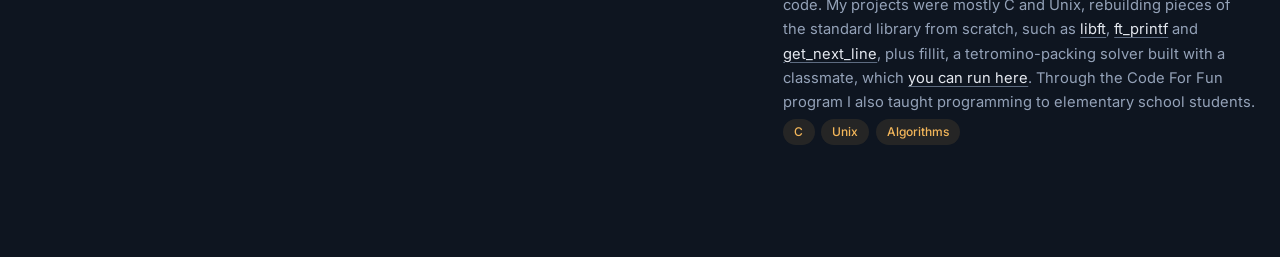
==== commit 558bb054: "About: shorter, on the craft, AI-assisted development and game dev Co-Authored-By: Claude Opus 5.5 <" ====
--- a/index.html
+++ b/index.html
@@ -34,8 +34,7 @@
       <h2 class="sticky-h">About</h2>
       <div>
         <p>I'm a software engineer in Orange County, California, and I like owning a product from end to end. For the last three years I've been the only engineer on <a href="https://apps.apple.com/us/app/circleranks/id6480323927" target="_blank" rel="noopener">CircleRanks</a>, a movie and TV rating app with <b>54,000 users</b> and about 15,000 active each month. That means the Flutter app on iOS and Android, the Node.js backend, the Firestore data model, a self-hosted search server, the data pipelines, and the release process around all of it.</p>
-        <p>The work I enjoy most is the kind with a real constraint: a similarity engine that can't expose anyone's ratings, a data pipeline on a fixed API budget, or a burst of events that has to land safely.</p>
-        <p>Before CircleRanks I interned at IMVU twice and at Transparent Sky. Outside work I build things I want to use, like a job-application autofill extension and a native iPhone app for tracking a newborn's day. I'm looking for a senior mobile or full-stack role. You can reach me at <a class="email" href="mailto:anthonychavez1337@gmail.com">anthonychavez1337@gmail.com</a>.</p>
+        <p>I enjoy the coding process itself: taking a messy problem apart, finding the design that holds up, and shipping it. I also like keeping up with where the craft is heading. Right now that means AI-assisted development, where I build AI agents into how I plan, review and test code, and game development, where I designed and shipped <a href="surf-on-a-sphere/index.html">Surf on a Sphere</a> on Roblox. I'm looking for a senior mobile or full-stack role. You can reach me at <a class="email" href="mailto:anthonychavez1337@gmail.com">anthonychavez1337@gmail.com</a>.</p>
       </div>
     </section>
 
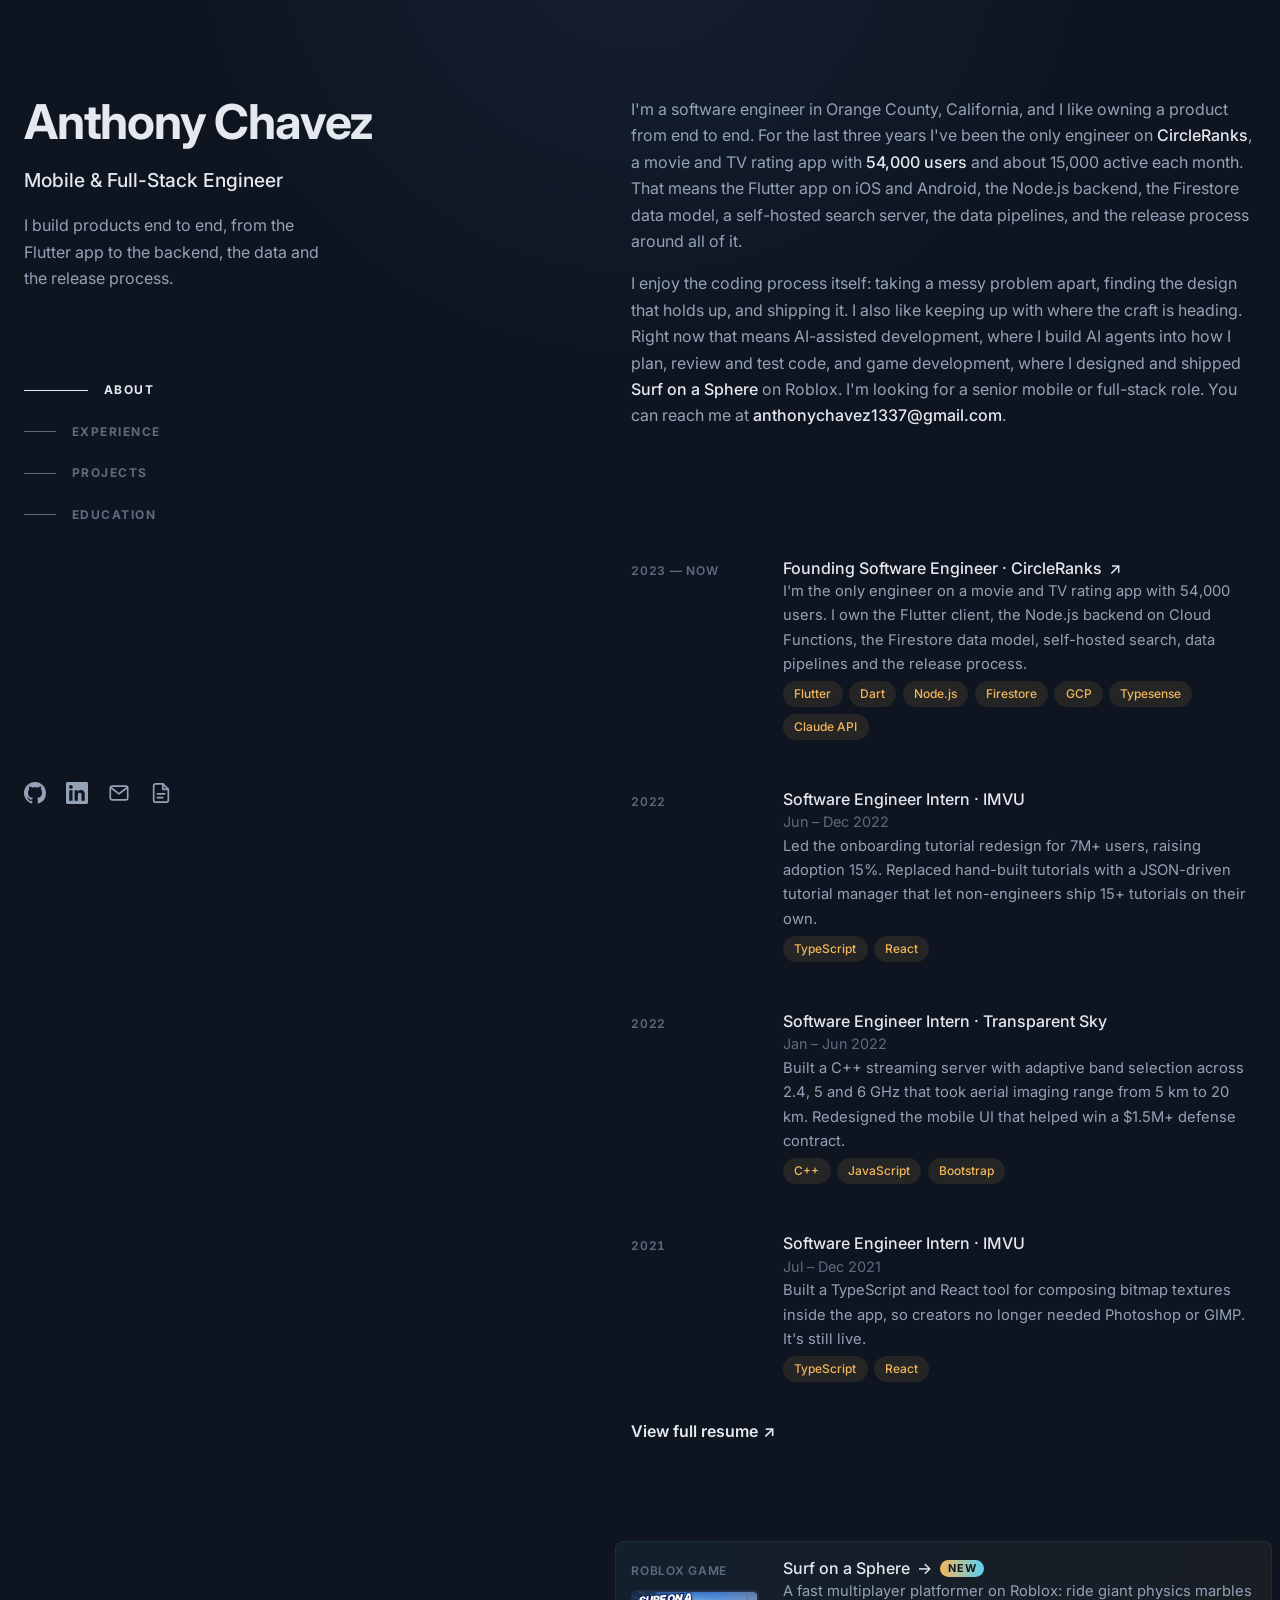
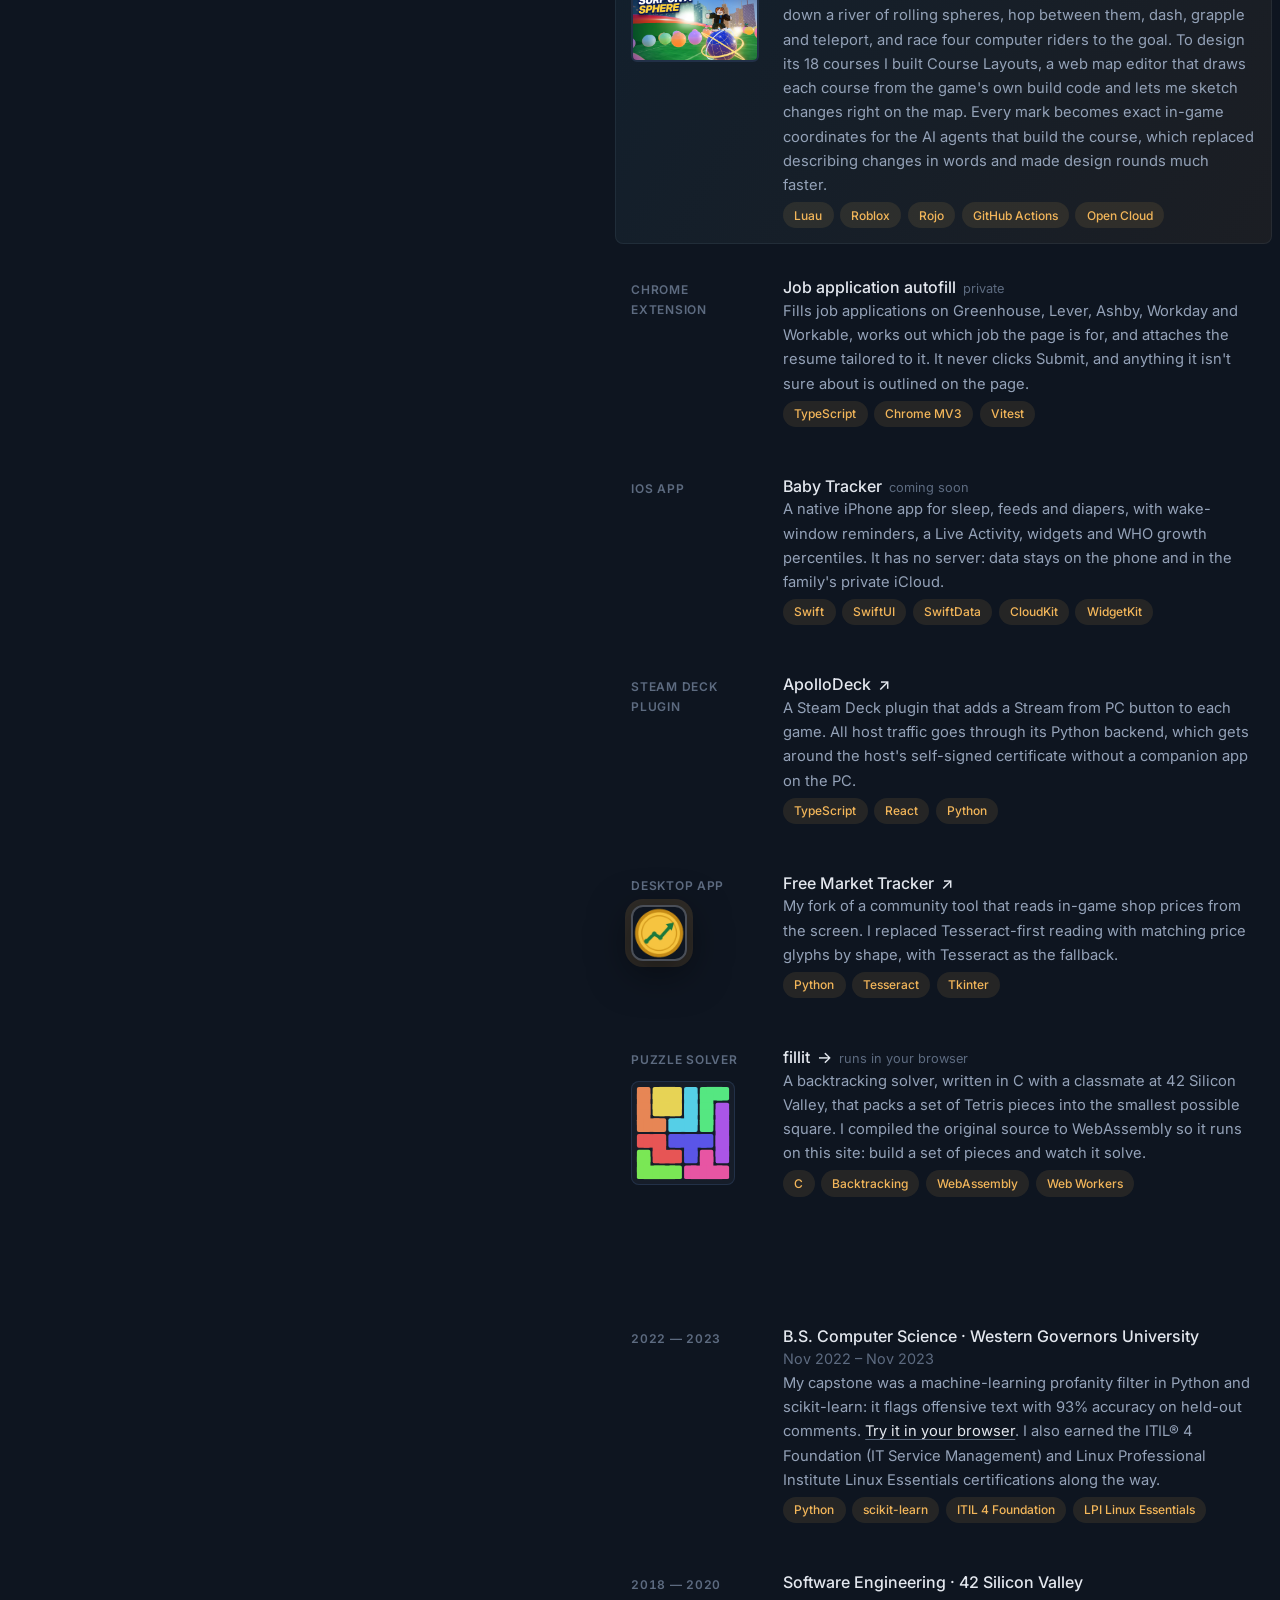
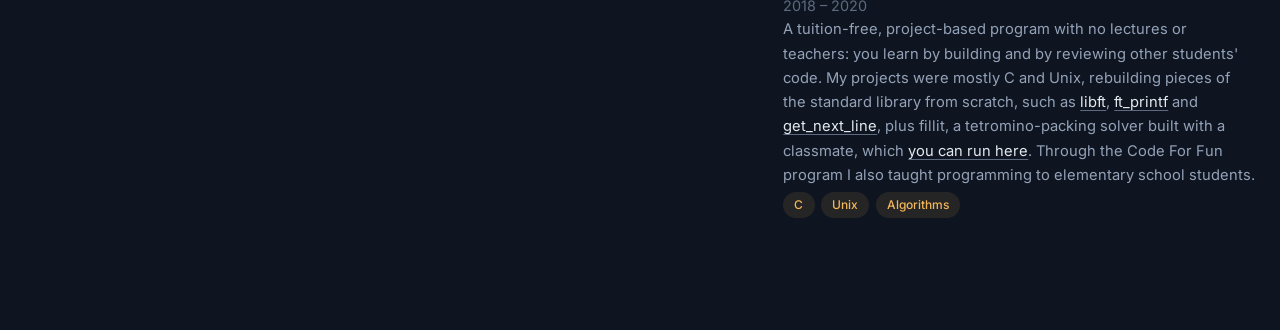
==== commit 7e795db8: "Surf on a Sphere: the course map editor, with screenshots Co-Authored-By: Claude Opus 5.5 <noreply@a" ====
--- a/index.html
+++ b/index.html
@@ -52,7 +52,7 @@
     <section id="projects" aria-label="Projects">
       <h2 class="sticky-h">Projects</h2>
       <ol class="list">
-<li class="item feature"><div class="when">Roblox game<img class="thumb" src="surf-on-a-sphere/art/art-1.jpg" alt="" loading="lazy" width="384" height="216"></div><div><h3><a href="surf-on-a-sphere/index.html">Surf on a Sphere <span class="arrow">→</span></a><span class="new">New</span></h3><p>A fast multiplayer platformer on Roblox: ride giant physics marbles down a river of rolling spheres, hop between them, dash, grapple and teleport, and race four computer riders to the goal. I built it solo: about 95,000 lines of Luau with server-checked timing and records, and every merge is tested headlessly in CI and published to a test server.</p><div class="pills"><span>Luau</span><span>Roblox</span><span>Rojo</span><span>GitHub Actions</span><span>Open Cloud</span></div></div></li>
+<li class="item feature"><div class="when">Roblox game<img class="thumb" src="surf-on-a-sphere/art/art-1.jpg" alt="" loading="lazy" width="384" height="216"></div><div><h3><a href="surf-on-a-sphere/index.html">Surf on a Sphere <span class="arrow">→</span></a><span class="new">New</span></h3><p>A fast multiplayer platformer on Roblox: ride giant physics marbles down a river of rolling spheres, hop between them, dash, grapple and teleport, and race four computer riders to the goal. To design its 18 courses I built Course Layouts, a web map editor that draws each course from the game's own build code and lets me sketch changes right on the map. Every mark becomes exact in-game coordinates for the AI agents that build the course, which replaced describing changes in words and made design rounds much faster.</p><div class="pills"><span>Luau</span><span>Roblox</span><span>Rojo</span><span>GitHub Actions</span><span>Open Cloud</span></div></div></li>
 <li class="item"><div class="when">Chrome extension</div><div><h3>Job application autofill<span class="nolink">private</span></h3><p>Fills job applications on Greenhouse, Lever, Ashby, Workday and Workable, works out which job the page is for, and attaches the resume tailored to it. It never clicks Submit, and anything it isn't sure about is outlined on the page.</p><div class="pills"><span>TypeScript</span><span>Chrome MV3</span><span>Vitest</span></div></div></li>
 <li class="item"><div class="when">iOS app</div><div><h3>Baby Tracker<span class="nolink">coming soon</span></h3><p>A native iPhone app for sleep, feeds and diapers, with wake-window reminders, a Live Activity, widgets and WHO growth percentiles. It has no server: data stays on the phone and in the family's private iCloud.</p><div class="pills"><span>Swift</span><span>SwiftUI</span><span>SwiftData</span><span>CloudKit</span><span>WidgetKit</span></div></div></li>
 <li class="item"><div class="when">Steam Deck plugin</div><div><h3><a href="https://github.com/ant-codez/apollodeck" target="_blank" rel="noopener">ApolloDeck <span class="arrow">↗</span></a></h3><p>A Steam Deck plugin that adds a Stream from PC button to each game. All host traffic goes through its Python backend, which gets around the host's self-signed certificate without a companion app on the PC.</p><div class="pills"><span>TypeScript</span><span>React</span><span>Python</span></div></div></li>
--- a/style.css
+++ b/style.css
@@ -165,6 +165,9 @@
 .appicon { width: 84px; height: 84px; border-radius: 20px; border: 2px solid rgba(255, 255, 255, .25); box-shadow: 0 10px 40px rgba(0, 0, 0, .5), 0 0 0 6px rgba(243, 182, 90, .15);
   animation: bob 4s ease-in-out infinite; }
 @keyframes bob { 50% { transform: translateY(-6px) rotate(-3deg); } }
+.sec-lead { max-width: 46rem; margin: -.5rem 0 1.6rem; color: var(--text); line-height: 1.65; }
+.art.tool .shot:first-child { grid-column: auto; }
+.art.tool .shot { aspect-ratio: 16 / 10; }
 .art { display: grid; grid-template-columns: 1fr; gap: .8rem; }
 .icons { display: flex; flex-wrap: wrap; gap: .8rem; margin-top: .8rem; }
 .icons .shot { width: calc(50% - .4rem); max-width: 14rem; aspect-ratio: 1; border-radius: 22%; }
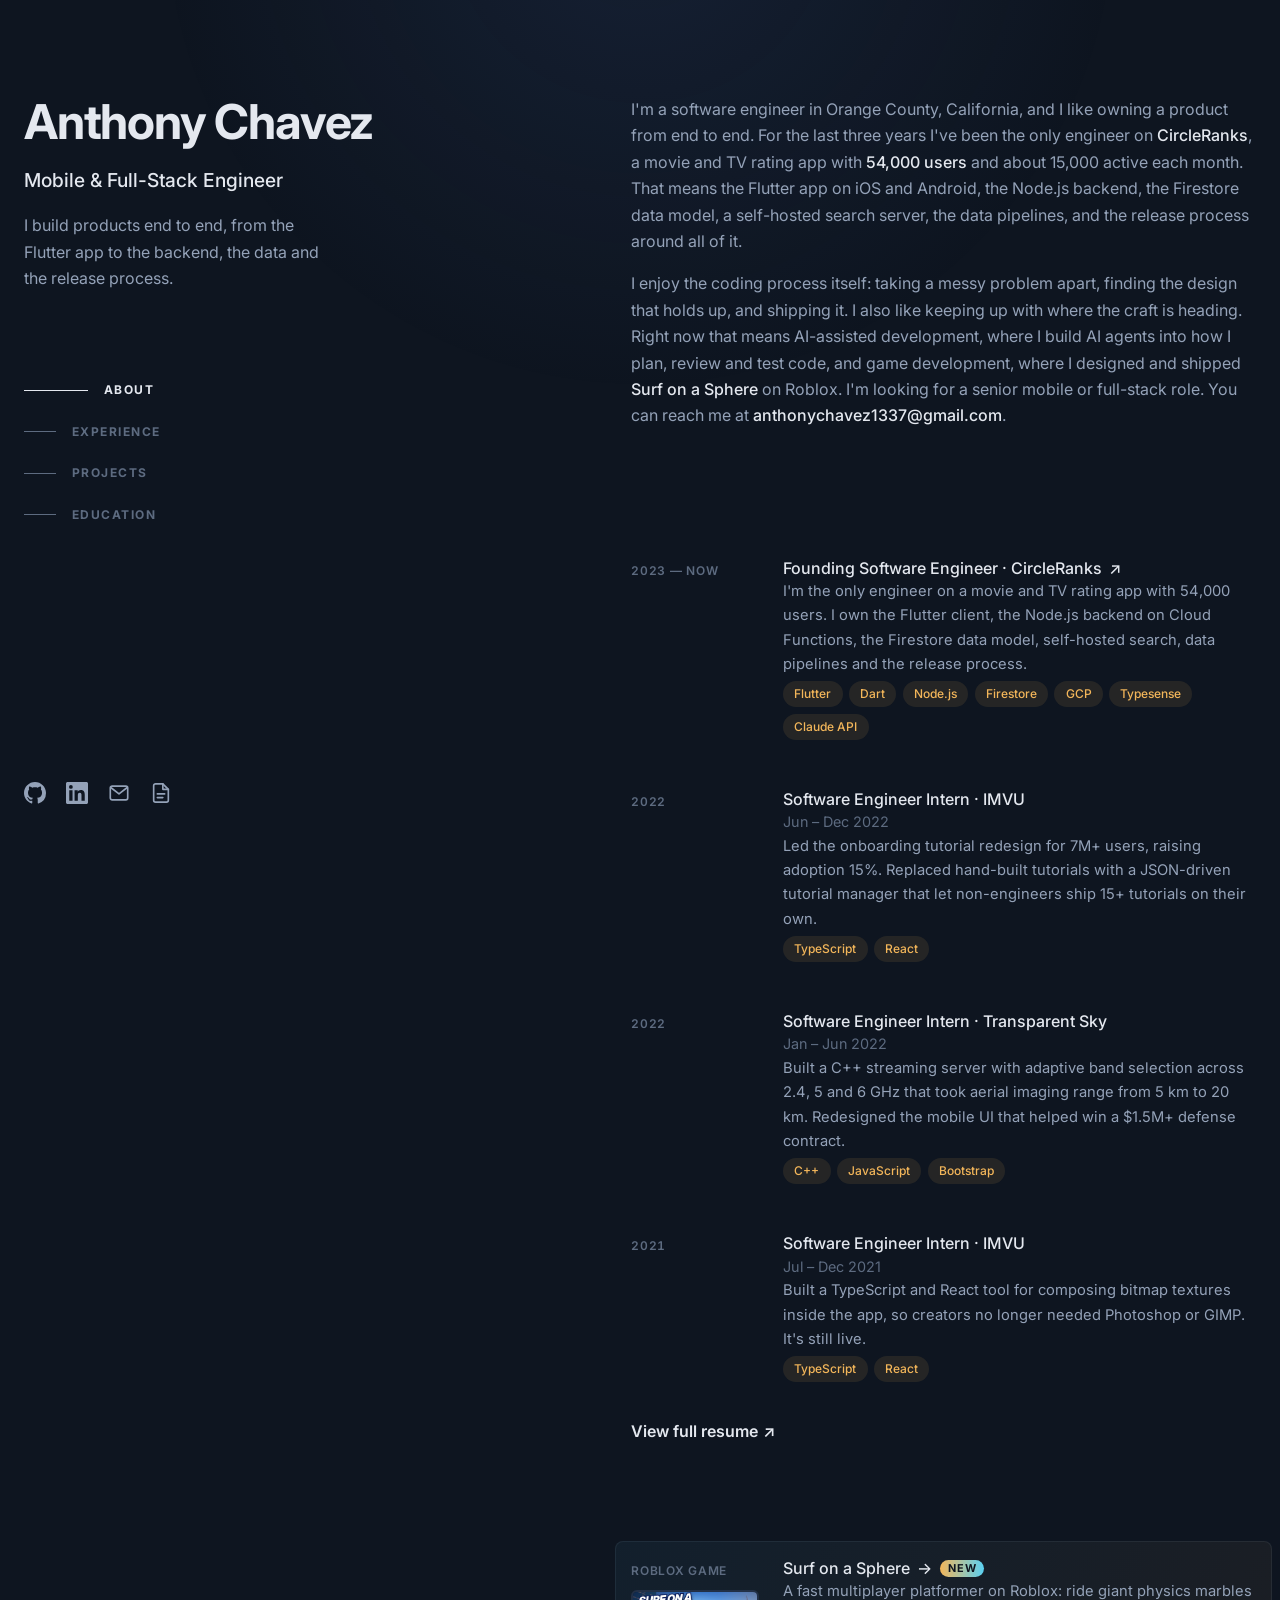
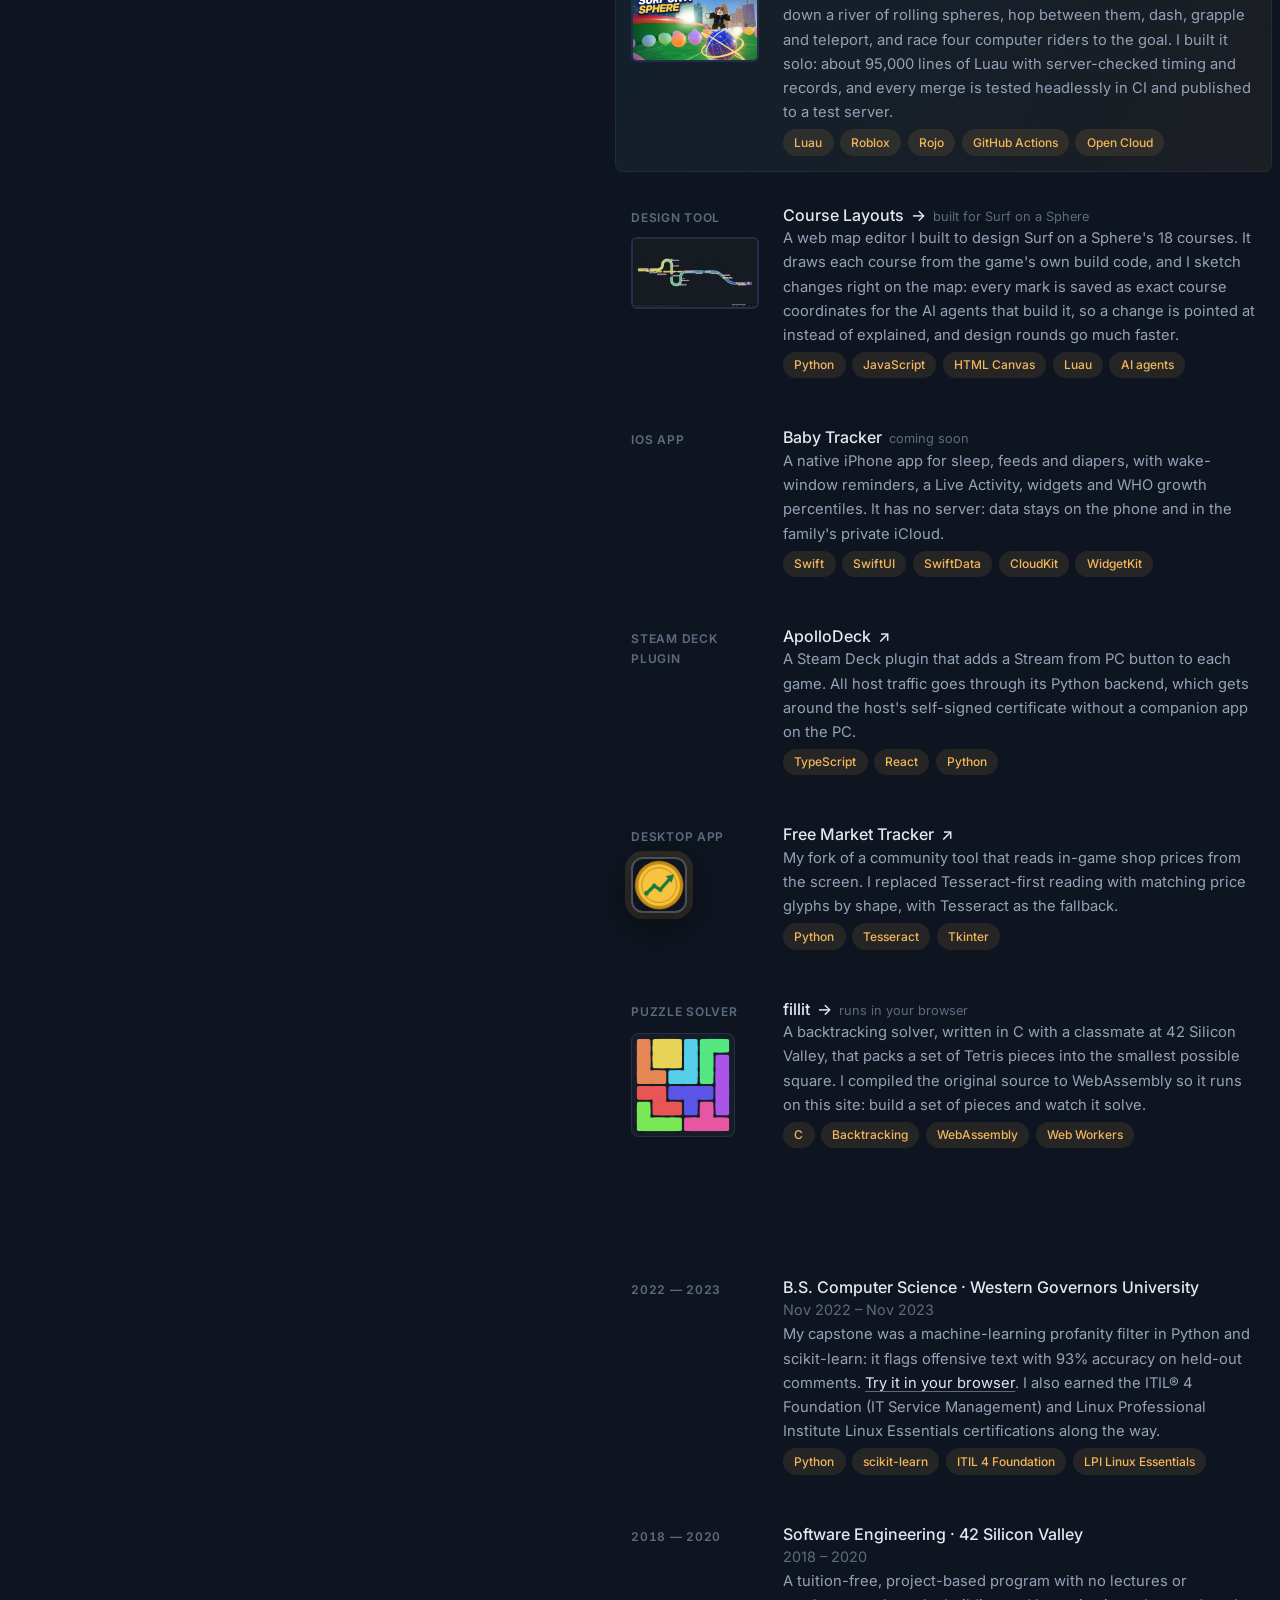
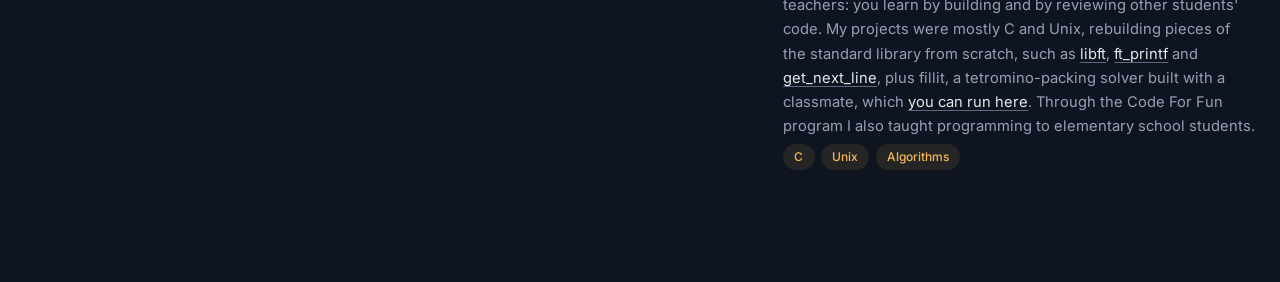
==== commit fe597107: "Projects: Course Layouts gets its own card and page, replacing job autofill Co-Authored-By: Claude O" ====
--- a/index.html
+++ b/index.html
@@ -52,8 +52,8 @@
     <section id="projects" aria-label="Projects">
       <h2 class="sticky-h">Projects</h2>
       <ol class="list">
-<li class="item feature"><div class="when">Roblox game<img class="thumb" src="surf-on-a-sphere/art/art-1.jpg" alt="" loading="lazy" width="384" height="216"></div><div><h3><a href="surf-on-a-sphere/index.html">Surf on a Sphere <span class="arrow">→</span></a><span class="new">New</span></h3><p>A fast multiplayer platformer on Roblox: ride giant physics marbles down a river of rolling spheres, hop between them, dash, grapple and teleport, and race four computer riders to the goal. To design its 18 courses I built Course Layouts, a web map editor that draws each course from the game's own build code and lets me sketch changes right on the map. Every mark becomes exact in-game coordinates for the AI agents that build the course, which replaced describing changes in words and made design rounds much faster.</p><div class="pills"><span>Luau</span><span>Roblox</span><span>Rojo</span><span>GitHub Actions</span><span>Open Cloud</span></div></div></li>
-<li class="item"><div class="when">Chrome extension</div><div><h3>Job application autofill<span class="nolink">private</span></h3><p>Fills job applications on Greenhouse, Lever, Ashby, Workday and Workable, works out which job the page is for, and attaches the resume tailored to it. It never clicks Submit, and anything it isn't sure about is outlined on the page.</p><div class="pills"><span>TypeScript</span><span>Chrome MV3</span><span>Vitest</span></div></div></li>
+<li class="item feature"><div class="when">Roblox game<img class="thumb" src="surf-on-a-sphere/art/art-1.jpg" alt="" loading="lazy" width="384" height="216"></div><div><h3><a href="surf-on-a-sphere/index.html">Surf on a Sphere <span class="arrow">→</span></a><span class="new">New</span></h3><p>A fast multiplayer platformer on Roblox: ride giant physics marbles down a river of rolling spheres, hop between them, dash, grapple and teleport, and race four computer riders to the goal. I built it solo: about 95,000 lines of Luau with server-checked timing and records, and every merge is tested headlessly in CI and published to a test server.</p><div class="pills"><span>Luau</span><span>Roblox</span><span>Rojo</span><span>GitHub Actions</span><span>Open Cloud</span></div></div></li>
+<li class="item"><div class="when">Design tool<img class="thumb" src="course-layouts/shots/layouts-thumb.jpg" alt="" loading="lazy" width="384" height="216"></div><div><h3><a href="course-layouts/index.html">Course Layouts <span class="arrow">→</span></a><span class="nolink">built for Surf on a Sphere</span></h3><p>A web map editor I built to design Surf on a Sphere's 18 courses. It draws each course from the game's own build code, and I sketch changes right on the map: every mark is saved as exact course coordinates for the AI agents that build it, so a change is pointed at instead of explained, and design rounds go much faster.</p><div class="pills"><span>Python</span><span>JavaScript</span><span>HTML Canvas</span><span>Luau</span><span>AI agents</span></div></div></li>
 <li class="item"><div class="when">iOS app</div><div><h3>Baby Tracker<span class="nolink">coming soon</span></h3><p>A native iPhone app for sleep, feeds and diapers, with wake-window reminders, a Live Activity, widgets and WHO growth percentiles. It has no server: data stays on the phone and in the family's private iCloud.</p><div class="pills"><span>Swift</span><span>SwiftUI</span><span>SwiftData</span><span>CloudKit</span><span>WidgetKit</span></div></div></li>
 <li class="item"><div class="when">Steam Deck plugin</div><div><h3><a href="https://github.com/ant-codez/apollodeck" target="_blank" rel="noopener">ApolloDeck <span class="arrow">↗</span></a></h3><p>A Steam Deck plugin that adds a Stream from PC button to each game. All host traffic goes through its Python backend, which gets around the host's self-signed certificate without a companion app on the PC.</p><div class="pills"><span>TypeScript</span><span>React</span><span>Python</span></div></div></li>
 <li class="item"><div class="when">Desktop app<img class="appicon" src="img/fmt-icon.png" alt="" loading="lazy" width="56" height="56"></div><div><h3><a href="https://github.com/ant-codez/Bankers-Maplestory-Free-Market-Tracker" target="_blank" rel="noopener">Free Market Tracker <span class="arrow">↗</span></a></h3><p>My fork of a community tool that reads in-game shop prices from the screen. I replaced Tesseract-first reading with matching price glyphs by shape, with Tesseract as the fallback.</p><div class="pills"><span>Python</span><span>Tesseract</span><span>Tkinter</span></div></div></li>
--- a/style.css
+++ b/style.css
@@ -166,6 +166,8 @@
   animation: bob 4s ease-in-out infinite; }
 @keyframes bob { 50% { transform: translateY(-6px) rotate(-3deg); } }
 .sec-lead { max-width: 46rem; margin: -.5rem 0 1.6rem; color: var(--text); line-height: 1.65; }
+.feat a { color: var(--fg); text-decoration: underline; text-underline-offset: 3px; }
+.feat a:hover { color: var(--accent); }
 .art.tool .shot:first-child { grid-column: auto; }
 .art.tool .shot { aspect-ratio: 16 / 10; }
 .art { display: grid; grid-template-columns: 1fr; gap: .8rem; }
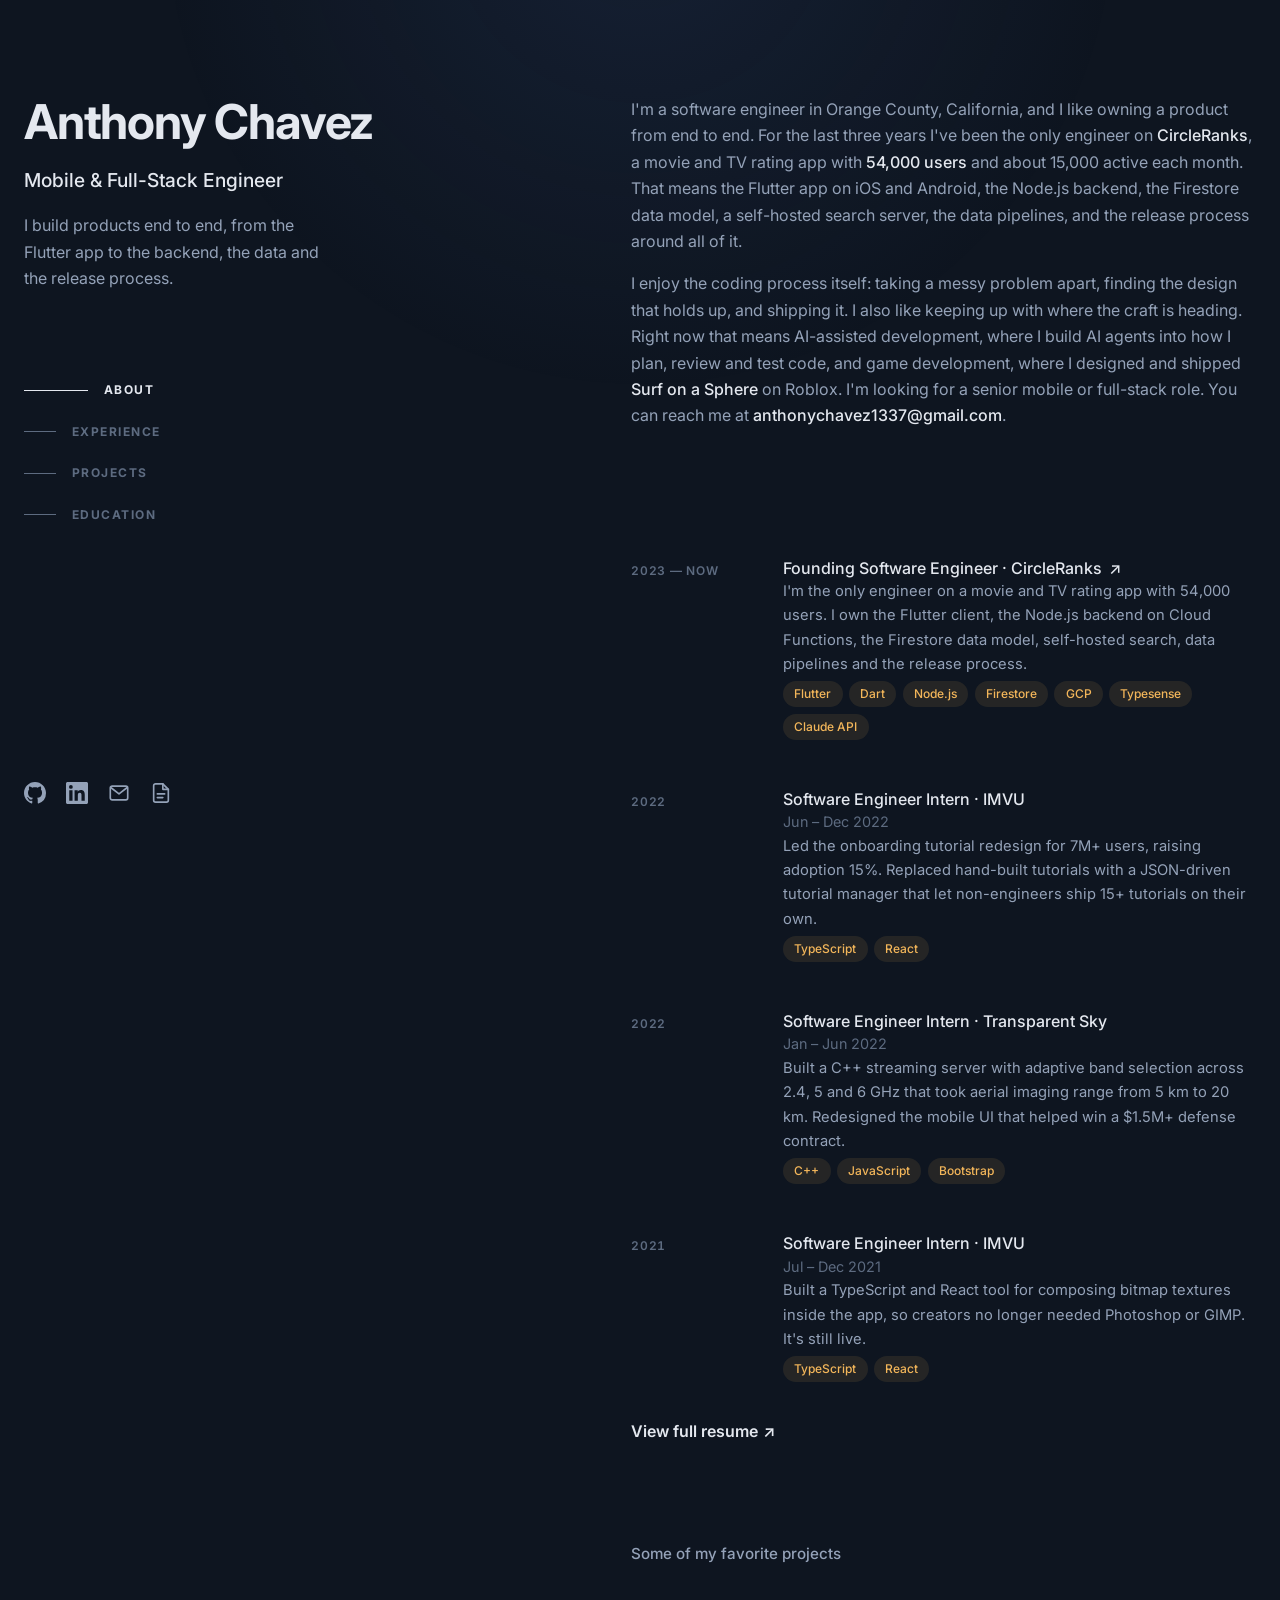
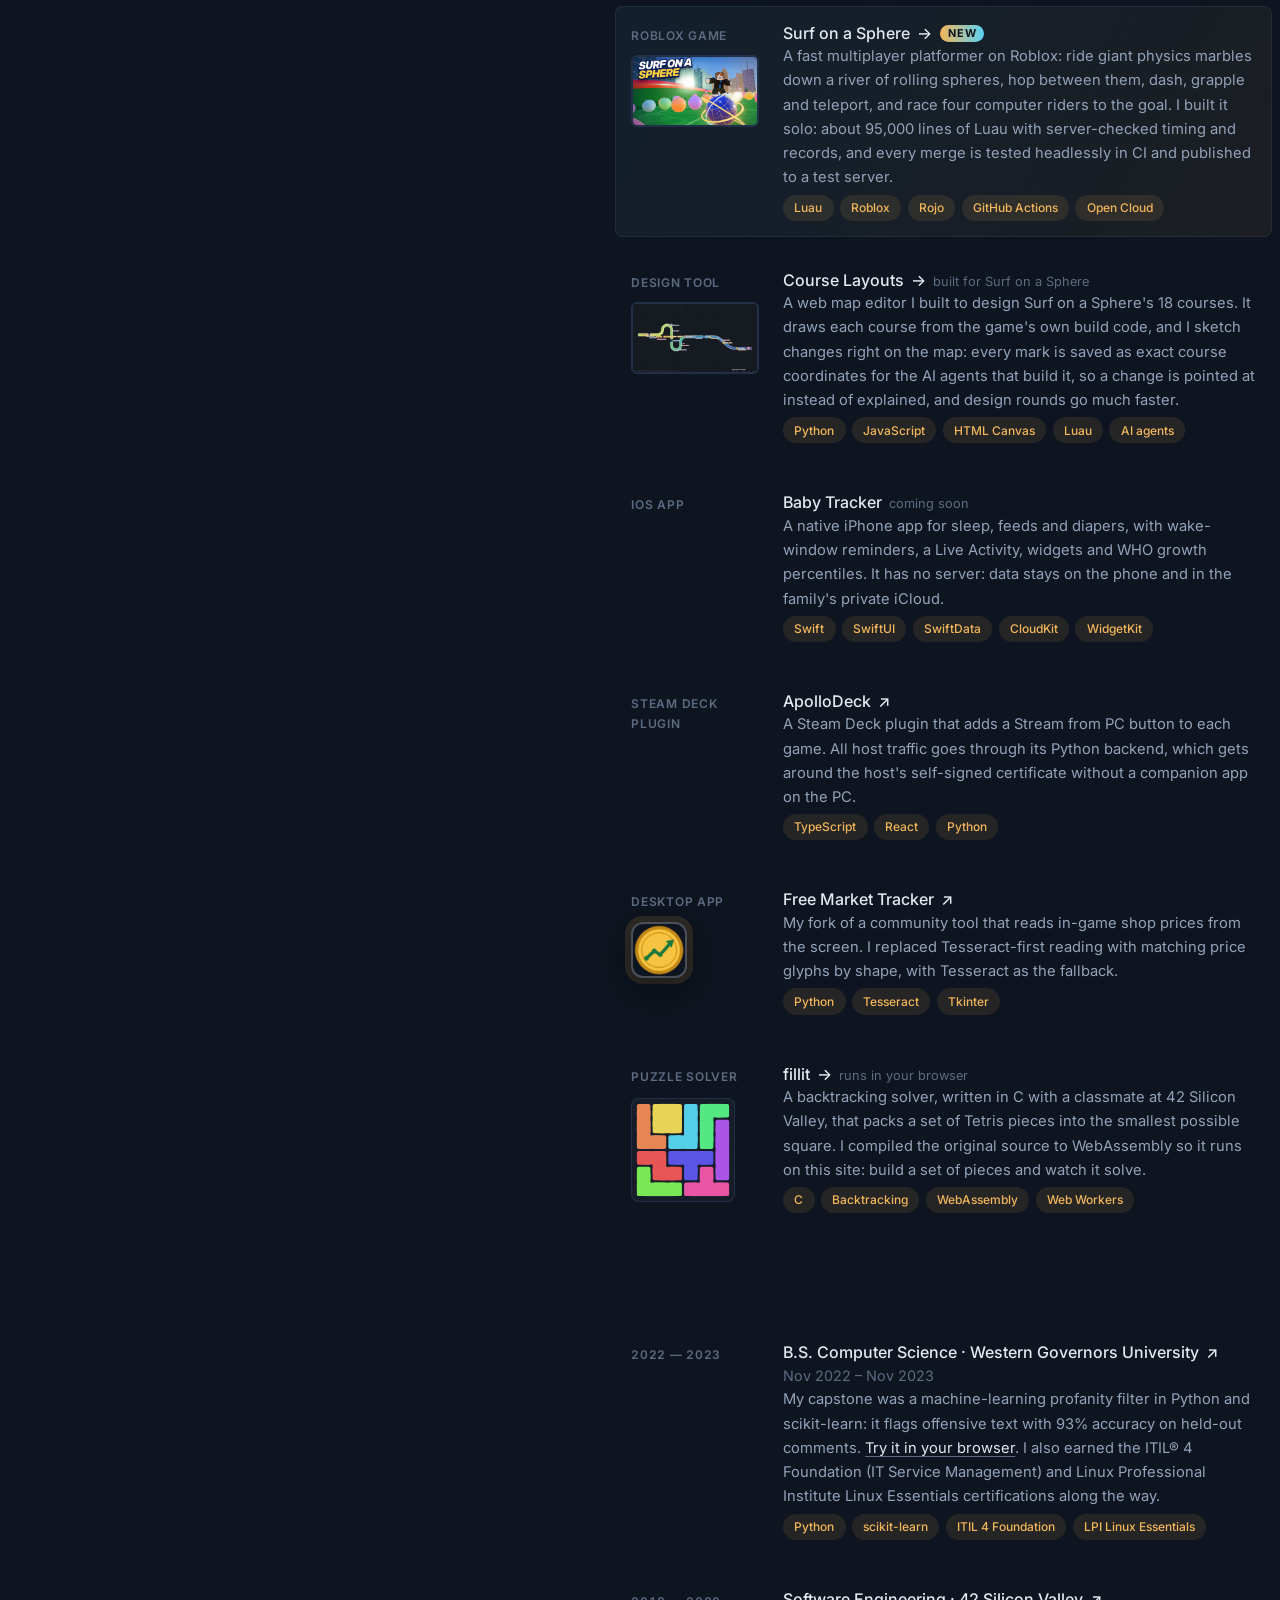
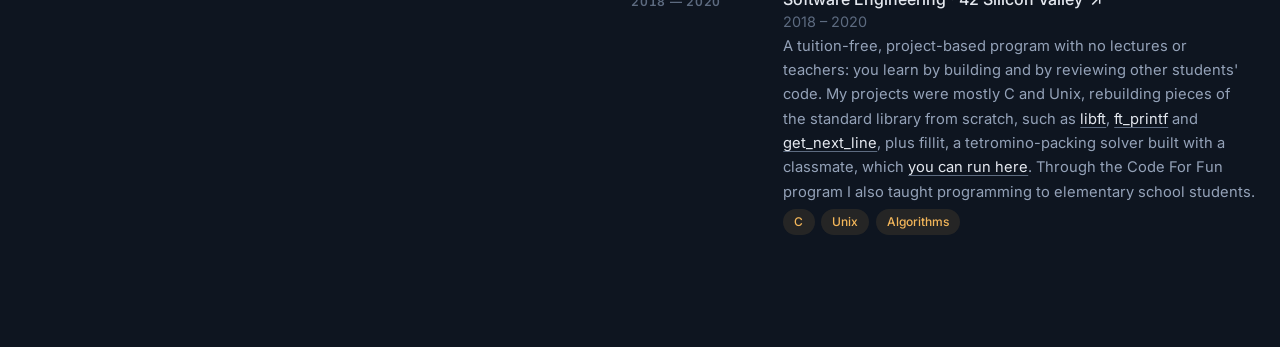
==== commit 0e7f25fb: "Projects heading; link WGU and 42 Silicon Valley Co-Authored-By: Claude Opus 5.5 <noreply@anthropic." ====
--- a/index.html
+++ b/index.html
@@ -50,7 +50,7 @@
     </section>
 
     <section id="projects" aria-label="Projects">
-      <h2 class="sticky-h">Projects</h2>
+      <h2 class="sticky-h">Some of my favorite projects</h2>
       <ol class="list">
 <li class="item feature"><div class="when">Roblox game<img class="thumb" src="surf-on-a-sphere/art/art-1.jpg" alt="" loading="lazy" width="384" height="216"></div><div><h3><a href="surf-on-a-sphere/index.html">Surf on a Sphere <span class="arrow">→</span></a><span class="new">New</span></h3><p>A fast multiplayer platformer on Roblox: ride giant physics marbles down a river of rolling spheres, hop between them, dash, grapple and teleport, and race four computer riders to the goal. I built it solo: about 95,000 lines of Luau with server-checked timing and records, and every merge is tested headlessly in CI and published to a test server.</p><div class="pills"><span>Luau</span><span>Roblox</span><span>Rojo</span><span>GitHub Actions</span><span>Open Cloud</span></div></div></li>
 <li class="item"><div class="when">Design tool<img class="thumb" src="course-layouts/shots/layouts-thumb.jpg" alt="" loading="lazy" width="384" height="216"></div><div><h3><a href="course-layouts/index.html">Course Layouts <span class="arrow">→</span></a><span class="nolink">built for Surf on a Sphere</span></h3><p>A web map editor I built to design Surf on a Sphere's 18 courses. It draws each course from the game's own build code, and I sketch changes right on the map: every mark is saved as exact course coordinates for the AI agents that build it, so a change is pointed at instead of explained, and design rounds go much faster.</p><div class="pills"><span>Python</span><span>JavaScript</span><span>HTML Canvas</span><span>Luau</span><span>AI agents</span></div></div></li>
@@ -64,8 +64,8 @@
     <section id="education" aria-label="Education">
       <h2 class="sticky-h">Education</h2>
       <ol class="list">
-<li class="item"><div class="when">2022 — 2023</div><div><h3>B.S. Computer Science · Western Governors University</h3><div class="sub">Nov 2022 – Nov 2023</div><p>My capstone was a machine-learning profanity filter in Python and scikit-learn: it flags offensive text with 93% accuracy on held-out comments. <a href="c964/index.html">Try it in your browser</a>. I also earned the ITIL® 4 Foundation (IT Service Management) and Linux Professional Institute Linux Essentials certifications along the way.</p><div class="pills"><span>Python</span><span>scikit-learn</span><span>ITIL 4 Foundation</span><span>LPI Linux Essentials</span></div></div></li>
-<li class="item"><div class="when">2018 — 2020</div><div><h3>Software Engineering · 42 Silicon Valley</h3><div class="sub">2018 – 2020</div><p>A tuition-free, project-based program with no lectures or teachers: you learn by building and by reviewing other students' code. My projects were mostly C and Unix, rebuilding pieces of the standard library from scratch, such as <a href="https://github.com/ant-codez/libft.h" target="_blank" rel="noopener">libft</a>, <a href="https://github.com/ant-codez/ft_printf" target="_blank" rel="noopener">ft_printf</a> and <a href="https://github.com/ant-codez/get_next_line" target="_blank" rel="noopener">get_next_line</a>, plus fillit, a tetromino-packing solver built with a classmate, which <a href="fillit/index.html">you can run here</a>. Through the Code For Fun program I also taught programming to elementary school students.</p><div class="pills"><span>C</span><span>Unix</span><span>Algorithms</span></div></div></li>
+<li class="item"><div class="when">2022 — 2023</div><div><h3>B.S. Computer Science · <a href="https://www.wgu.edu/" target="_blank" rel="noopener">Western Governors University <span class="arrow">↗</span></a></h3><div class="sub">Nov 2022 – Nov 2023</div><p>My capstone was a machine-learning profanity filter in Python and scikit-learn: it flags offensive text with 93% accuracy on held-out comments. <a href="c964/index.html">Try it in your browser</a>. I also earned the ITIL® 4 Foundation (IT Service Management) and Linux Professional Institute Linux Essentials certifications along the way.</p><div class="pills"><span>Python</span><span>scikit-learn</span><span>ITIL 4 Foundation</span><span>LPI Linux Essentials</span></div></div></li>
+<li class="item"><div class="when">2018 — 2020</div><div><h3>Software Engineering · <a href="https://www.42siliconvalley.com/" target="_blank" rel="noopener">42 Silicon Valley <span class="arrow">↗</span></a></h3><div class="sub">2018 – 2020</div><p>A tuition-free, project-based program with no lectures or teachers: you learn by building and by reviewing other students' code. My projects were mostly C and Unix, rebuilding pieces of the standard library from scratch, such as <a href="https://github.com/ant-codez/libft.h" target="_blank" rel="noopener">libft</a>, <a href="https://github.com/ant-codez/ft_printf" target="_blank" rel="noopener">ft_printf</a> and <a href="https://github.com/ant-codez/get_next_line" target="_blank" rel="noopener">get_next_line</a>, plus fillit, a tetromino-packing solver built with a classmate, which <a href="fillit/index.html">you can run here</a>. Through the Code For Fun program I also taught programming to elementary school students.</p><div class="pills"><span>C</span><span>Unix</span><span>Algorithms</span></div></div></li>
       </ol>
     </section>
 
--- a/style.css
+++ b/style.css
@@ -66,6 +66,7 @@
   nav.sections a:hover::before, nav.sections a.on::before { width: 4rem; background: var(--fg); }
   main { padding-block: 6rem; gap: 6rem; }
   .sticky-h { position: absolute; width: 1px; height: 1px; overflow: hidden; clip: rect(0 0 0 0); }
+  #projects .sticky-h { position: static; width: auto; height: auto; overflow: visible; clip: auto; margin: 0 0 1.25rem; color: var(--text); font-size: .95rem; font-weight: 500; letter-spacing: 0; text-transform: none; }
   .item { grid-template-columns: 8rem minmax(0, 1fr); }
   ol.list:hover .item { opacity: .55; transition: opacity .15s; }
   ol.list:hover .item:hover { opacity: 1; }
